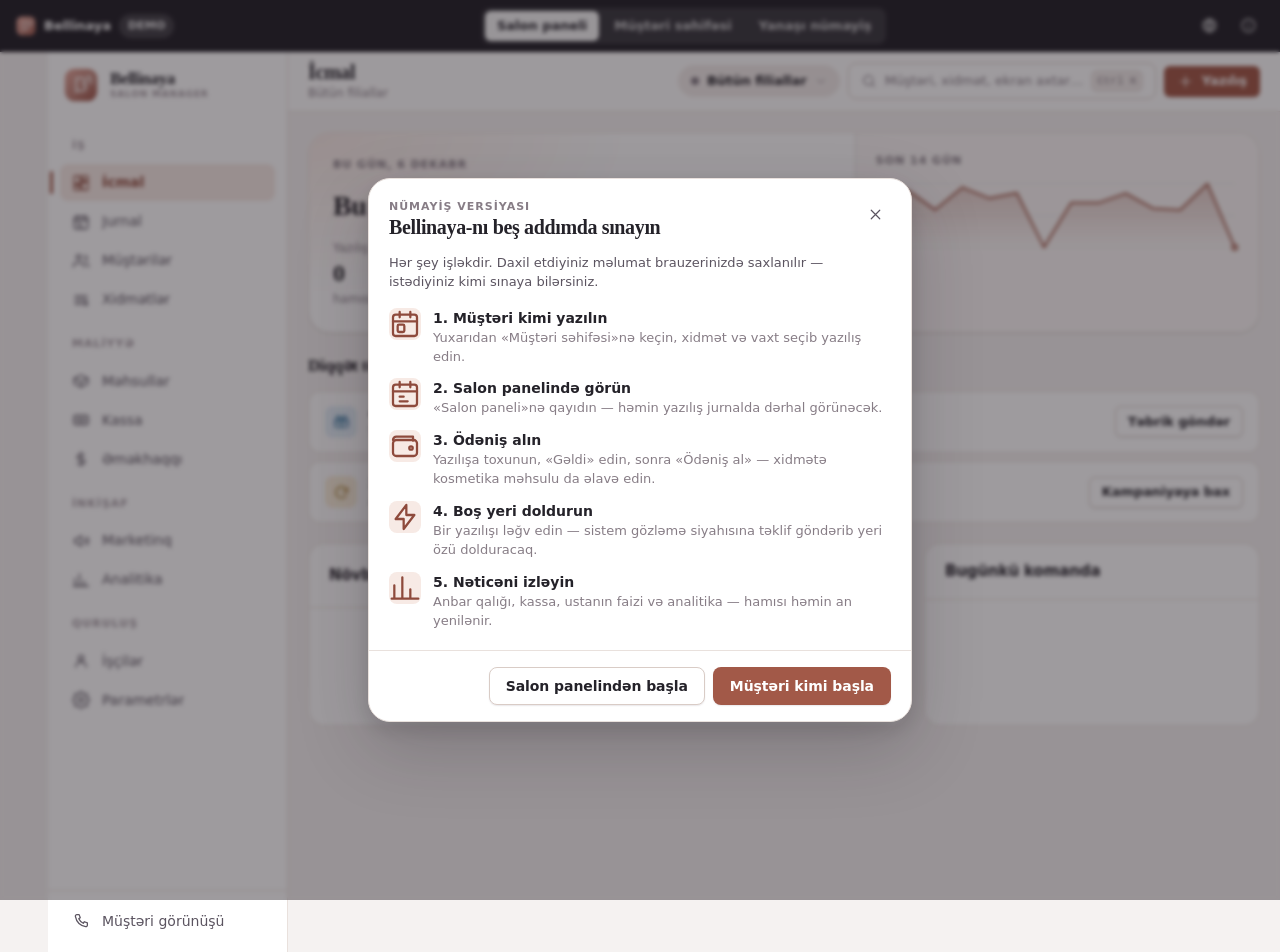
==== index.html @ c1e83a51 "Bellinaya interaktiv prototipi Gözəllik salonları üçün yazılış və idarəetmə sisteminin nümayiş versi" ====
<!doctype html>
<html lang="az">

<head>
  <meta charset="utf-8">
  <meta name="viewport" content="width=device-width, initial-scale=1, viewport-fit=cover">
  <title>Bellinaya — Gözəllik salonu idarəetmə sistemi</title>
  <meta name="description"
    content="Bellinaya — gözəllik salonları üçün onlayn yazılış və idarəetmə sistemi. Jurnal, müştəri bazası, kosmetika satışı, kassa, əməkhaqqı və analitika bir yerdə.">
  <meta name="theme-color" content="#A25948" media="(prefers-color-scheme: light)">
  <meta name="theme-color" content="#141218" media="(prefers-color-scheme: dark)">
  <meta name="color-scheme" content="light dark">

  <meta property="og:title" content="Bellinaya — Gözəllik salonu idarəetmə sistemi">
  <meta property="og:description"
    content="Onlayn yazılış, jurnal, müştəri bazası, kosmetika satışı, kassa və analitika — bir sistemdə.">
  <meta property="og:type" content="website">
  <meta property="og:image" content="assets/img/logo-1080.png">

  <link rel="icon" href="assets/img/favicon.svg" type="image/svg+xml">
  <link rel="apple-touch-icon" href="assets/img/logo-280.png">

  <link rel="preload" href="assets/fonts/commissioner-latin.woff2" as="font" type="font/woff2" crossorigin>
  <link rel="preload" href="assets/fonts/commissioner-latin-ext.woff2" as="font" type="font/woff2" crossorigin>

  <link rel="stylesheet" href="assets/css/fonts.css">
  <link rel="stylesheet" href="assets/css/tokens.css">
  <link rel="stylesheet" href="assets/css/app.css">
  <link rel="stylesheet" href="assets/css/screens.css">
  <link rel="stylesheet" href="assets/css/client.css">

  <style>
    /* first paint before the app mounts — avoids a white flash */
    #boot {
      position: fixed;
      inset: 0;
      display: grid;
      place-items: center;
      gap: .75rem;
      background: var(--bg, #F5F2F1);
      z-index: 200;
    }

    #boot p {
      font-family: var(--font-ui, system-ui);
      font-size: .8125rem;
      color: var(--ink-3, #877D86);
      letter-spacing: .09em;
      text-transform: uppercase;
      font-weight: 650;
    }

    #boot svg {
      width: 3rem;
      height: 3rem;
      animation: bootpulse 1.4s ease-in-out infinite;
    }

    @keyframes bootpulse {

      0%,
      100% {
        transform: scale(1);
        opacity: .85
      }

      50% {
        transform: scale(1.06);
        opacity: 1
      }
    }

    @media (prefers-reduced-motion:reduce) {
      #boot svg {
        animation: none
      }
    }
  </style>
</head>

<body>
  <div id="boot">
    <svg viewBox="0 0 40 40" fill="none" aria-hidden="true">
      <defs>
        <linearGradient id="bootgrad" x1="0" y1="0" x2="1" y2="1">
          <stop offset="0%" stop-color="#E4A89C" />
          <stop offset="52%" stop-color="#C08478" />
          <stop offset="100%" stop-color="#9C5448" />
        </linearGradient>
      </defs>
      <rect x="1" y="1" width="38" height="38" rx="11" fill="url(#bootgrad)" />
      <path d="M14.6 28.4V11.8h5.9c2.7 0 4.4 1.3 4.4 3.6 0 1.7-1 2.9-2.6 3.3 2 .3 3.3 1.7 3.3 3.8 0 2.6-2 4.3-5.1 4.3h-5.9Z"
        fill="none" stroke="#fff" stroke-width="1.9" stroke-linejoin="round" />
      <path d="M27.2 9.6c2.6 2.3 3.4 5.4 2 8.2" stroke="#fff" stroke-width="1.7" stroke-linecap="round" opacity=".92" />
    </svg>
    <p>Bellinaya</p>
  </div>

  <noscript>
    <div style="padding:3rem 1.5rem;font-family:system-ui;text-align:center">
      <h1>Bellinaya</h1>
      <p>Bu nümayiş versiyasının işləməsi üçün brauzerdə JavaScript aktiv olmalıdır.</p>
    </div>
  </noscript>

  <script src="assets/js/core.js"></script>
  <script src="assets/js/data.js"></script>
  <script src="assets/js/store.js"></script>
  <script src="assets/js/admin.js"></script>
  <script src="assets/js/client.js"></script>
  <script src="assets/js/app.js"></script>
</body>

</html>
---- assets/css/fonts.css ----
/* Bellinaya — self-hosted variable fonts. Azerbaijani (ə Ə ğ ı İ ş ç ö ü) + ₼ + Cyrillic verified. */
@font-face{font-family:'Fraunces';font-style:normal;font-weight:100 900;font-display:swap;src:url(../fonts/fraunces-latin-ext.woff2) format('woff2');unicode-range:U+0100-02BA, U+02BD-02C5, U+02C7-02CC, U+02CE-02D7, U+02DD-02FF, U+0304, U+0308, U+0329, U+1D00-1DBF, U+1E00-1E9F, U+1EF2-1EFF, U+2020, U+20A0-20AB, U+20AD-20C0, U+2113, U+2C60-2C7F, U+A720-A7FF;}
@font-face{font-family:'Fraunces';font-style:normal;font-weight:100 900;font-display:swap;src:url(../fonts/fraunces-latin.woff2) format('woff2');unicode-range:U+0000-00FF, U+0131, U+0152-0153, U+02BB-02BC, U+02C6, U+02DA, U+02DC, U+0304, U+0308, U+0329, U+2000-206F, U+20AC, U+2122, U+2191, U+2193, U+2212, U+2215, U+FEFF, U+FFFD;}
@font-face{font-family:'Commissioner';font-style:normal;font-weight:100 900;font-display:swap;src:url(../fonts/commissioner-cyrillic.woff2) format('woff2');unicode-range:U+0301, U+0400-045F, U+0490-0491, U+04B0-04B1, U+2116;}
@font-face{font-family:'Commissioner';font-style:normal;font-weight:100 900;font-display:swap;src:url(../fonts/commissioner-latin-ext.woff2) format('woff2');unicode-range:U+0100-02BA, U+02BD-02C5, U+02C7-02CC, U+02CE-02D7, U+02DD-02FF, U+0304, U+0308, U+0329, U+1D00-1DBF, U+1E00-1E9F, U+1EF2-1EFF, U+2020, U+20A0-20AB, U+20AD-20C0, U+2113, U+2C60-2C7F, U+A720-A7FF;}
@font-face{font-family:'Commissioner';font-style:normal;font-weight:100 900;font-display:swap;src:url(../fonts/commissioner-latin.woff2) format('woff2');unicode-range:U+0000-00FF, U+0131, U+0152-0153, U+02BB-02BC, U+02C6, U+02DA, U+02DC, U+0304, U+0308, U+0329, U+2000-206F, U+20AC, U+2122, U+2191, U+2193, U+2212, U+2215, U+FEFF, U+FFFD;}
---- assets/css/tokens.css ----
/* ==========================================================================
   Bellinaya — design tokens
   Brand colours are SAMPLED from Logo.png, not guessed:
     rose-gold ramp  hue 10deg, L 45–75%,  core #C08478, shadow #9C5448
     ink             #242424 with a plum-tinted sibling #302430
   Categorical palette validated with the dataviz validator (light + dark):
     all checks pass; dark run sits in the 6–8 CVD band, so category colour is
     ALWAYS paired with a text label (secondary encoding) — never colour alone.
   ========================================================================== */

:root {
  color-scheme: light;

  /* ---- brand ramp (straight from the logo) ------------------------------ */
  --rose-50:#FCF5F3;  --rose-100:#F7E9E4;  --rose-200:#EFD5CC;
  --rose-300:#E4A89C;  --rose-400:#D89C90;  --rose-500:#C08478;
  --rose-600:#A86C60;  --rose-700:#9C5448;  --rose-800:#7A4136;

  /* ---- surfaces & ink --------------------------------------------------- */
  --bg:#F5F2F1;
  --surface:#FFFFFF;
  --surface-2:#FBF7F6;
  --surface-3:#F1EBE9;
  --surface-sunken:#EFE9E7;
  --line:#E9E1DD;
  --line-2:#D9CCC6;
  --ink:#242229;
  --ink-2:#5B5460;
  --ink-3:#877D86;
  --ink-4:#A79DA4;
  --on-accent:#FFFFFF;

  /* ---- accent (the only place boldness is spent) ------------------------- */
  --accent:#A25948;
  --accent-hover:#8E4A3C;
  --accent-active:#7A3E32;
  --accent-text:#8E4A3C;
  --accent-soft:#F7EAE5;
  --accent-soft-2:#EFDAD3;
  --accent-line:#E5CCC3;
  --accent-ring:rgba(162,89,72,.30);
  --grad-brand:linear-gradient(135deg,#E4A89C 0%,#C08478 46%,#9C5448 100%);
  --grad-brand-soft:linear-gradient(135deg,#FCF5F3 0%,#F7E9E4 55%,#EFD5CC 100%);

  /* ---- semantic (kept away from the warm accent; always icon + word) ----- */
  --ok:#2E7D5B;      --ok-soft:#E3F2EA;    --ok-line:#BEE0CD;
  --warn:#9A6A12;    --warn-soft:#FAEFDB;  --warn-line:#EAD3A4;
  --danger:#A81F4B;  --danger-soft:#FBE5EC; --danger-line:#EFC1CF;
  --info:#2C6E9B;    --info-soft:#E3EFF8;  --info-line:#BBD7E9;

  /* ---- service categories (validated set, fixed order, never cycled) ----- */
  --cat-1:#3A6FD0;  /* Saç          */
  --cat-2:#BC3A45;  /* Boyama       */
  --cat-3:#0F8F7E;  /* Dırnaq       */
  --cat-4:#B0741A;  /* Kirpik & qaş */
  --cat-5:#C2417E;  /* Kosmetologiya*/
  --cat-6:#4F8C2B;  /* Makiyaj      */
  --cat-7:#6D4BA6;  /* Epilyasiya   */
  --cat-tint:14%;   /* how much hue is mixed into the surface for chips      */

  /* ---- type ------------------------------------------------------------- */
  --font-display:'Fraunces', 'Iowan Old Style', Georgia, 'Times New Roman', serif;
  --font-ui:'Commissioner', system-ui, -apple-system, 'Segoe UI', sans-serif;
  --font-mono:ui-monospace, 'Cascadia Mono', 'SF Mono', Menlo, monospace;

  --t-2xs:.6875rem; --t-xs:.75rem;   --t-sm:.8125rem;  --t-base:.875rem;
  --t-md:.9375rem;  --t-lg:1.0625rem; --t-xl:1.25rem;  --t-2xl:1.5rem;
  --t-3xl:1.875rem; --t-4xl:2.375rem; --t-5xl:3rem;    --t-6xl:3.75rem;

  --lh-tight:1.12; --lh-snug:1.28; --lh-normal:1.5; --lh-loose:1.65;
  --track-tight:-.018em; --track-normal:0; --track-wide:.02em; --track-caps:.09em;

  /* ---- space, radius, elevation ----------------------------------------- */
  --s0:0; --s1:.25rem; --s2:.5rem; --s3:.75rem; --s4:1rem; --s5:1.25rem;
  --s6:1.5rem; --s7:1.75rem; --s8:2rem; --s10:2.5rem; --s12:3rem; --s16:4rem;

  --r-xs:.375rem; --r-sm:.5rem; --r-md:.75rem; --r-lg:1rem;
  --r-xl:1.375rem; --r-2xl:1.75rem; --r-full:999px;

  --sh-1:0 1px 2px rgba(48,36,48,.06), 0 1px 1px rgba(48,36,48,.04);
  --sh-2:0 2px 6px rgba(48,36,48,.07), 0 1px 2px rgba(48,36,48,.05);
  --sh-3:0 8px 22px rgba(48,36,48,.10), 0 2px 6px rgba(48,36,48,.06);
  --sh-4:0 18px 44px rgba(48,36,48,.15), 0 6px 14px rgba(48,36,48,.08);
  --sh-pop:0 26px 70px rgba(36,28,36,.22), 0 8px 20px rgba(36,28,36,.12);
  --sh-inset:inset 0 1px 0 rgba(255,255,255,.65);

  /* ---- motion ----------------------------------------------------------- */
  --e-out:cubic-bezier(.22,.9,.3,1);
  --e-in-out:cubic-bezier(.6,0,.3,1);
  --e-spring:cubic-bezier(.34,1.32,.5,1);
  --d-1:120ms; --d-2:190ms; --d-3:280ms; --d-4:420ms; --d-5:640ms;

  /* ---- layout ----------------------------------------------------------- */
  --rail-w:15rem;
  --rail-w-collapsed:4.25rem;
  --topbar-h:3.75rem;
  --drawer-w:26.5rem;
  --page-max:88rem;
  --calendar-slot-h:2.75rem;   /* one 15-minute row */
  --calendar-col-min:11.5rem;
}

/* dark: OS preference, but an explicit light stamp must beat it ------------ */
@media (prefers-color-scheme: dark) {
  :root:not([data-theme="light"]) {
    color-scheme: dark;

    --bg:#141218;
    --surface:#1F1B22;
    --surface-2:#26212A;
    --surface-3:#2E2833;
    --surface-sunken:#191519;
    --line:#332C37;
    --line-2:#463D4B;
    --ink:#F3EEF1;
    --ink-2:#BCB2BA;
    --ink-3:#8E848D;
    --ink-4:#6F656E;
    --on-accent:#FFFFFF;

    --accent:#B9685A;
    --accent-hover:#CD7A6A;
    --accent-active:#D98D7C;
    --accent-text:#E5A899;
    --accent-soft:#33222A;
    --accent-soft-2:#412B31;
    --accent-line:#4E353A;
    --accent-ring:rgba(229,168,153,.34);
    --grad-brand:linear-gradient(135deg,#E4A89C 0%,#C08478 46%,#A05B4C 100%);
    --grad-brand-soft:linear-gradient(135deg,#2C2028 0%,#3A272E 55%,#472E33 100%);

    --ok:#5FBE92;      --ok-soft:#172E25;    --ok-line:#25493A;
    --warn:#DDA53F;    --warn-soft:#2F2514;  --warn-line:#4C3C1D;
    --danger:#F0708F;  --danger-soft:#33161F; --danger-line:#54232F;
    --info:#6BAEDC;    --info-soft:#152735;  --info-line:#234057;

    --cat-1:#5F91E4; --cat-2:#D9646F; --cat-3:#1D9A87; --cat-4:#B87E1C;
    --cat-5:#CE5389; --cat-6:#5F9C32; --cat-7:#9A82D4;
    --cat-tint:20%;

    --sh-1:0 1px 2px rgba(0,0,0,.44);
    --sh-2:0 2px 8px rgba(0,0,0,.46);
    --sh-3:0 10px 26px rgba(0,0,0,.52);
    --sh-4:0 20px 48px rgba(0,0,0,.58);
    --sh-pop:0 28px 76px rgba(0,0,0,.66);
    --sh-inset:inset 0 1px 0 rgba(255,255,255,.05);
  }
}

/* dark: explicit toggle wins in both directions --------------------------- */
:root[data-theme="dark"] {
  color-scheme: dark;

  --bg:#141218;
  --surface:#1F1B22;
  --surface-2:#26212A;
  --surface-3:#2E2833;
  --surface-sunken:#191519;
  --line:#332C37;
  --line-2:#463D4B;
  --ink:#F3EEF1;
  --ink-2:#BCB2BA;
  --ink-3:#8E848D;
  --ink-4:#6F656E;
  --on-accent:#FFFFFF;

  --accent:#B9685A;
  --accent-hover:#CD7A6A;
  --accent-active:#D98D7C;
  --accent-text:#E5A899;
  --accent-soft:#33222A;
  --accent-soft-2:#412B31;
  --accent-line:#4E353A;
  --accent-ring:rgba(229,168,153,.34);
  --grad-brand:linear-gradient(135deg,#E4A89C 0%,#C08478 46%,#A05B4C 100%);
  --grad-brand-soft:linear-gradient(135deg,#2C2028 0%,#3A272E 55%,#472E33 100%);

  --ok:#5FBE92;      --ok-soft:#172E25;    --ok-line:#25493A;
  --warn:#DDA53F;    --warn-soft:#2F2514;  --warn-line:#4C3C1D;
  --danger:#F0708F;  --danger-soft:#33161F; --danger-line:#54232F;
  --info:#6BAEDC;    --info-soft:#152735;  --info-line:#234057;

  --cat-1:#5F91E4; --cat-2:#D9646F; --cat-3:#1D9A87; --cat-4:#B87E1C;
  --cat-5:#CE5389; --cat-6:#5F9C32; --cat-7:#9A82D4;
  --cat-tint:20%;

  --sh-1:0 1px 2px rgba(0,0,0,.44);
  --sh-2:0 2px 8px rgba(0,0,0,.46);
  --sh-3:0 10px 26px rgba(0,0,0,.52);
  --sh-4:0 20px 48px rgba(0,0,0,.58);
  --sh-pop:0 28px 76px rgba(0,0,0,.66);
  --sh-inset:inset 0 1px 0 rgba(255,255,255,.05);
}
---- assets/css/app.css ----
/* ==========================================================================
   Bellinaya — base, primitives, shell
   ========================================================================== */

/* ---------- reset ---------- */
*,*::before,*::after{box-sizing:border-box}
html{-webkit-text-size-adjust:100%;text-size-adjust:100%}
body,h1,h2,h3,h4,h5,h6,p,figure,blockquote,dl,dd,ul,ol{margin:0}
ul[class],ol[class]{list-style:none;padding:0}
img,svg,video,canvas{display:block;max-width:100%}
input,button,textarea,select{font:inherit;color:inherit}
button{background:none;border:0;padding:0;cursor:pointer}
a{color:inherit;text-decoration:none}
table{border-collapse:collapse;width:100%}
:where(h1,h2,h3,h4){text-wrap:balance}
:where(p,li){text-wrap:pretty}

html,body{height:100%}
body{
  margin:0;
  font-family:var(--font-ui);
  font-size:var(--t-base);
  line-height:var(--lh-normal);
  font-weight:400;
  color:var(--ink);
  background:var(--bg);
  -webkit-font-smoothing:antialiased;
  overflow-x:hidden;
}

/* ---------- typography ---------- */
.display{font-family:var(--font-display);font-optical-sizing:auto;letter-spacing:var(--track-tight);line-height:var(--lh-tight);font-weight:600}
h1,h2,h3{font-family:var(--font-display);font-optical-sizing:auto;letter-spacing:var(--track-tight);line-height:var(--lh-snug);font-weight:600}
h1{font-size:var(--t-3xl)} h2{font-size:var(--t-2xl)} h3{font-size:var(--t-xl)}
h4,h5{font-family:var(--font-ui);font-weight:600;font-size:var(--t-md);line-height:var(--lh-snug)}
/* Cyrillic has no Fraunces cut — switch display text to the UI face wholesale
   so Russian never renders half-serif. A deliberate swap, not a glyph fallback. */
:root[lang="ru"] .display,:root[lang="ru"] h1,:root[lang="ru"] h2,:root[lang="ru"] h3{
  font-family:var(--font-ui);font-weight:650;letter-spacing:-.01em;
}
.eyebrow{font-size:var(--t-2xs);font-weight:650;letter-spacing:var(--track-caps);text-transform:uppercase;color:var(--ink-3)}
.muted{color:var(--ink-2)} .dim{color:var(--ink-3)}
.num{font-variant-numeric:tabular-nums;font-feature-settings:"tnum" 1}
.sr{position:absolute;width:1px;height:1px;padding:0;margin:-1px;overflow:hidden;clip:rect(0 0 0 0);white-space:nowrap;border:0}
.truncate{overflow:hidden;text-overflow:ellipsis;white-space:nowrap;min-width:0}

/* ---------- focus ---------- */
:focus{outline:none}
:focus-visible{outline:2px solid var(--accent);outline-offset:2px;border-radius:var(--r-xs)}

/* ---------- scroll containers ---------- */
.scroll-x{overflow-x:auto;overscroll-behavior-x:contain;-webkit-overflow-scrolling:touch}
.scroll-y{overflow-y:auto;overscroll-behavior-y:contain}
.scroll-x::-webkit-scrollbar,.scroll-y::-webkit-scrollbar{width:10px;height:10px}
.scroll-x::-webkit-scrollbar-thumb,.scroll-y::-webkit-scrollbar-thumb{
  background:var(--line-2);border-radius:99px;border:3px solid transparent;background-clip:content-box}
.scroll-x::-webkit-scrollbar-thumb:hover,.scroll-y::-webkit-scrollbar-thumb:hover{background:var(--ink-4);background-clip:content-box}

/* ==========================================================================
   Buttons
   ========================================================================== */
.btn{
  display:inline-flex;align-items:center;justify-content:center;gap:var(--s2);
  min-height:2.375rem;padding:0 var(--s4);
  border-radius:var(--r-sm);border:1px solid transparent;
  font-size:var(--t-base);font-weight:550;letter-spacing:-.005em;
  white-space:nowrap;user-select:none;
  transition:background var(--d-1) var(--e-out),border-color var(--d-1) var(--e-out),
             color var(--d-1) var(--e-out),transform var(--d-1) var(--e-out),box-shadow var(--d-1) var(--e-out);
}
.btn:active{transform:translateY(.5px)}
.btn[disabled],.btn[aria-disabled="true"]{opacity:.45;pointer-events:none}
.btn svg{width:1.0625rem;height:1.0625rem;flex:none}

.btn--primary{background:var(--accent);color:var(--on-accent);box-shadow:var(--sh-1)}
.btn--primary:hover{background:var(--accent-hover);box-shadow:var(--sh-2)}
.btn--primary:active{background:var(--accent-active)}

.btn--secondary{background:var(--surface);color:var(--ink);border-color:var(--line-2);box-shadow:var(--sh-1)}
.btn--secondary:hover{background:var(--surface-2);border-color:var(--ink-4)}

.btn--ghost{background:transparent;color:var(--ink-2)}
.btn--ghost:hover{background:var(--surface-3);color:var(--ink)}

.btn--soft{background:var(--accent-soft);color:var(--accent-text);border-color:var(--accent-line)}
.btn--soft:hover{background:var(--accent-soft-2)}

.btn--danger{background:var(--danger-soft);color:var(--danger);border-color:var(--danger-line)}
.btn--danger:hover{background:var(--danger);color:#fff;border-color:var(--danger)}

.btn--sm{min-height:1.9375rem;padding:0 var(--s3);font-size:var(--t-sm);border-radius:var(--r-xs)}
.btn--lg{min-height:3rem;padding:0 var(--s6);font-size:var(--t-md);border-radius:var(--r-md)}
.btn--block{display:flex;width:100%}
.btn--icon{padding:0;width:2.375rem;min-height:2.375rem}
.btn--icon.btn--sm{width:1.9375rem;min-height:1.9375rem}

/* ==========================================================================
   Form controls
   ========================================================================== */
.field{display:flex;flex-direction:column;gap:var(--s2);min-width:0}
.field__label{font-size:var(--t-sm);font-weight:550;color:var(--ink-2)}
.field__hint{font-size:var(--t-xs);color:var(--ink-3)}
.field__err{font-size:var(--t-xs);color:var(--danger);display:flex;align-items:center;gap:var(--s1)}

.input,.select,.textarea{
  width:100%;min-height:2.5rem;padding:.4375rem var(--s3);
  background:var(--surface);color:var(--ink);
  border:1px solid var(--line-2);border-radius:var(--r-sm);
  font-size:var(--t-base);
  transition:border-color var(--d-1) var(--e-out),box-shadow var(--d-1) var(--e-out),background var(--d-1) var(--e-out);
}
.textarea{min-height:5rem;resize:vertical;line-height:var(--lh-normal)}
.input::placeholder,.textarea::placeholder{color:var(--ink-4)}
.input:hover,.select:hover,.textarea:hover{border-color:var(--ink-4)}
.input:focus,.select:focus,.textarea:focus{border-color:var(--accent);box-shadow:0 0 0 3px var(--accent-ring)}
.input[aria-invalid="true"]{border-color:var(--danger);box-shadow:0 0 0 3px color-mix(in oklab,var(--danger) 22%,transparent)}
.select{
  appearance:none;padding-right:var(--s8);cursor:pointer;
  background-image:linear-gradient(45deg,transparent 50%,currentColor 50%),linear-gradient(135deg,currentColor 50%,transparent 50%);
  background-position:calc(100% - 18px) 52%,calc(100% - 13px) 52%;
  background-size:5px 5px,5px 5px;background-repeat:no-repeat;
}
.input-group{display:flex;align-items:center;gap:var(--s2);
  background:var(--surface);border:1px solid var(--line-2);border-radius:var(--r-sm);padding-inline:var(--s3)}
.input-group:focus-within{border-color:var(--accent);box-shadow:0 0 0 3px var(--accent-ring)}
.input-group .input{border:0;box-shadow:none;padding-inline:0;background:transparent}
.input-group svg{width:1.0625rem;height:1.0625rem;color:var(--ink-3);flex:none}

.switch{position:relative;display:inline-flex;align-items:center;gap:var(--s3);cursor:pointer;user-select:none}
.switch input{position:absolute;opacity:0;width:0;height:0}
.switch__track{width:2.5rem;height:1.375rem;border-radius:99px;background:var(--line-2);
  transition:background var(--d-2) var(--e-out);flex:none;position:relative}
.switch__track::after{content:"";position:absolute;inset:2px auto 2px 2px;width:1.125rem;height:1.125rem;
  border-radius:99px;background:#fff;box-shadow:var(--sh-1);transition:transform var(--d-2) var(--e-spring)}
.switch input:checked+.switch__track{background:var(--accent)}
.switch input:checked+.switch__track::after{transform:translateX(1.125rem)}
.switch input:focus-visible+.switch__track{box-shadow:0 0 0 3px var(--accent-ring)}

.check{display:inline-flex;align-items:flex-start;gap:var(--s3);cursor:pointer;user-select:none}
.check input{position:absolute;opacity:0;width:0;height:0}
.check__box{width:1.125rem;height:1.125rem;margin-top:.15rem;border-radius:var(--r-xs);flex:none;
  border:1.5px solid var(--line-2);background:var(--surface);display:grid;place-items:center;
  transition:background var(--d-1) var(--e-out),border-color var(--d-1) var(--e-out)}
.check__box::after{content:"";width:.5rem;height:.3rem;border-left:2px solid #fff;border-bottom:2px solid #fff;
  transform:rotate(-45deg) scale(.4);opacity:0;transition:all var(--d-1) var(--e-spring)}
.check input:checked+.check__box{background:var(--accent);border-color:var(--accent)}
.check input:checked+.check__box::after{opacity:1;transform:rotate(-45deg) scale(1)}
.check input:focus-visible+.check__box{box-shadow:0 0 0 3px var(--accent-ring)}

/* segmented control */
.seg{display:inline-flex;padding:.1875rem;gap:.1875rem;background:var(--surface-3);border-radius:var(--r-sm);position:relative}
.seg__btn{padding:.3125rem var(--s3);border-radius:calc(var(--r-sm) - 2px);font-size:var(--t-sm);font-weight:550;
  color:var(--ink-2);white-space:nowrap;transition:color var(--d-1) var(--e-out),background var(--d-1) var(--e-out)}
.seg__btn:hover{color:var(--ink)}
.seg__btn[aria-selected="true"]{background:var(--surface);color:var(--ink);box-shadow:var(--sh-1)}

/* ==========================================================================
   Surfaces, chips, badges
   ========================================================================== */
.card{background:var(--surface);border:1px solid var(--line);border-radius:var(--r-lg);box-shadow:var(--sh-1)}
.card--flat{box-shadow:none}
.card--pad{padding:var(--s5)}
.panel{background:var(--surface);border:1px solid var(--line);border-radius:var(--r-lg);overflow:hidden}
.panel__head{display:flex;align-items:center;justify-content:space-between;gap:var(--s3);
  padding:var(--s4) var(--s5);border-bottom:1px solid var(--line)}
.panel__title{font-size:var(--t-md);font-weight:600;font-family:var(--font-ui);letter-spacing:-.008em}
.panel__body{padding:var(--s5)}
.panel__body--flush{padding:0}

.badge{display:inline-flex;align-items:center;gap:.3125rem;padding:.1875rem .5rem;border-radius:var(--r-full);
  font-size:var(--t-2xs);font-weight:600;letter-spacing:.01em;border:1px solid transparent;white-space:nowrap}
.badge svg{width:.75rem;height:.75rem}
.badge--ok{background:var(--ok-soft);color:var(--ok);border-color:var(--ok-line)}
.badge--warn{background:var(--warn-soft);color:var(--warn);border-color:var(--warn-line)}
.badge--danger{background:var(--danger-soft);color:var(--danger);border-color:var(--danger-line)}
.badge--info{background:var(--info-soft);color:var(--info);border-color:var(--info-line)}
.badge--accent{background:var(--accent-soft);color:var(--accent-text);border-color:var(--accent-line)}
.badge--neutral{background:var(--surface-3);color:var(--ink-2);border-color:var(--line)}

.chip{display:inline-flex;align-items:center;gap:var(--s2);padding:.375rem .6875rem;border-radius:var(--r-full);
  background:var(--surface);border:1px solid var(--line-2);font-size:var(--t-sm);font-weight:500;
  cursor:pointer;transition:all var(--d-1) var(--e-out)}
.chip:hover{border-color:var(--ink-4);background:var(--surface-2)}
.chip[aria-pressed="true"]{background:var(--accent-soft);border-color:var(--accent);color:var(--accent-text);font-weight:600}
.chip__dot{width:.5rem;height:.5rem;border-radius:99px;flex:none}

.avatar{border-radius:99px;display:grid;place-items:center;flex:none;overflow:hidden;
  background:var(--grad-brand);color:#fff;font-weight:650;letter-spacing:-.01em;
  width:2.25rem;height:2.25rem;font-size:var(--t-sm)}
.avatar--sm{width:1.75rem;height:1.75rem;font-size:var(--t-2xs)}
.avatar--xs{width:1.375rem;height:1.375rem;font-size:.625rem}
.avatar--lg{width:3.25rem;height:3.25rem;font-size:var(--t-lg)}
.avatar--xl{width:4.5rem;height:4.5rem;font-size:var(--t-xl)}
.avatar-stack{display:flex}
.avatar-stack .avatar{margin-left:-.5rem;box-shadow:0 0 0 2px var(--surface)}
.avatar-stack .avatar:first-child{margin-left:0}

.divider{height:1px;background:var(--line);border:0;margin:var(--s4) 0}
.dot-sep{color:var(--ink-4);padding-inline:.375rem}

/* stat tile */
.stat{display:flex;flex-direction:column;gap:var(--s1);min-width:0}
.stat__label{font-size:var(--t-xs);color:var(--ink-3);font-weight:500}
.stat__value{font-family:var(--font-display);font-optical-sizing:auto;font-weight:600;
  font-size:var(--t-2xl);line-height:1.05;letter-spacing:var(--track-tight);font-variant-numeric:tabular-nums}
.stat__delta{display:inline-flex;align-items:center;gap:.1875rem;font-size:var(--t-xs);font-weight:600}
.stat__delta--up{color:var(--ok)} .stat__delta--down{color:var(--danger)}

/* ==========================================================================
   Table
   ========================================================================== */
.tbl{width:100%;font-size:var(--t-base)}
.tbl th{
  text-align:left;font-size:var(--t-xs);font-weight:600;color:var(--ink-3);letter-spacing:var(--track-wide);
  text-transform:uppercase;padding:var(--s3) var(--s4);border-bottom:1px solid var(--line);
  position:sticky;top:0;background:var(--surface);z-index:1;white-space:nowrap}
.tbl td{padding:var(--s3) var(--s4);border-bottom:1px solid var(--line);vertical-align:middle}
.tbl tbody tr{transition:background var(--d-1) var(--e-out)}
.tbl tbody tr:hover{background:var(--surface-2)}
.tbl tbody tr[data-clickable]{cursor:pointer}
.tbl tbody tr:last-child td{border-bottom:0}
.tbl .num,.tbl .ta-r{text-align:right}

/* empty / skeleton */
.empty{display:grid;place-items:center;gap:var(--s3);padding:var(--s12) var(--s5);text-align:center;color:var(--ink-3)}
.empty__icon{width:2.75rem;height:2.75rem;color:var(--ink-4)}
.empty__title{font-size:var(--t-md);font-weight:600;color:var(--ink-2)}
.skel{background:linear-gradient(90deg,var(--surface-3) 25%,var(--surface-2) 50%,var(--surface-3) 75%);
  background-size:200% 100%;animation:skel 1.3s infinite;border-radius:var(--r-xs)}
@keyframes skel{to{background-position:-200% 0}}

/* ==========================================================================
   Overlays: drawer, sheet, modal, toast, command palette, tooltip
   ========================================================================== */
.scrim{position:fixed;inset:0;background:rgba(26,18,26,.42);backdrop-filter:blur(2px);z-index:80;
  opacity:0;transition:opacity var(--d-2) var(--e-out)}
.scrim[data-open]{opacity:1}

.drawer{
  position:fixed;top:0;right:0;bottom:0;width:min(var(--drawer-w),100vw);z-index:90;
  background:var(--surface);border-left:1px solid var(--line);box-shadow:var(--sh-4);
  display:flex;flex-direction:column;transform:translateX(100%);
  transition:transform var(--d-3) var(--e-out);
}
.drawer[data-open]{transform:translateX(0)}
.drawer__head{display:flex;align-items:flex-start;gap:var(--s3);padding:var(--s5);border-bottom:1px solid var(--line)}
.drawer__title{font-size:var(--t-lg);font-weight:600;font-family:var(--font-display);letter-spacing:var(--track-tight)}
.drawer__body{flex:1;overflow-y:auto;padding:var(--s5);display:flex;flex-direction:column;gap:var(--s5)}
.drawer__foot{padding:var(--s4) var(--s5);border-top:1px solid var(--line);background:var(--surface-2);
  display:flex;gap:var(--s2);flex-wrap:wrap}
.drawer__foot .btn{flex:1;min-width:8rem}

.modal{position:fixed;z-index:90;inset:0;display:grid;place-items:center;padding:var(--s4);pointer-events:none}
.modal__box{width:min(34rem,100%);max-height:88vh;overflow:auto;background:var(--surface);
  border:1px solid var(--line);border-radius:var(--r-xl);box-shadow:var(--sh-pop);pointer-events:auto;
  transform:translateY(10px) scale(.98);opacity:0;transition:all var(--d-2) var(--e-out)}
.modal[data-open] .modal__box{transform:none;opacity:1}
.modal__head{padding:var(--s5) var(--s5) var(--s3);display:flex;justify-content:space-between;gap:var(--s3);align-items:flex-start}
.modal__body{padding:0 var(--s5) var(--s5);display:flex;flex-direction:column;gap:var(--s4)}
.modal__foot{padding:var(--s4) var(--s5);border-top:1px solid var(--line);display:flex;gap:var(--s2);justify-content:flex-end;flex-wrap:wrap}

.toasts{position:fixed;z-index:120;right:var(--s5);bottom:var(--s5);display:flex;flex-direction:column;gap:var(--s2);
  pointer-events:none;max-width:min(24rem,calc(100vw - 2rem))}
.toast{pointer-events:auto;display:flex;gap:var(--s3);align-items:flex-start;
  padding:var(--s3) var(--s4);border-radius:var(--r-md);background:var(--surface);
  border:1px solid var(--line);box-shadow:var(--sh-3);
  animation:toast-in var(--d-3) var(--e-spring)}
.toast[data-leaving]{animation:toast-out var(--d-2) var(--e-in-out) forwards}
.toast__icon{width:1.25rem;height:1.25rem;flex:none;margin-top:.0625rem}
.toast__title{font-size:var(--t-base);font-weight:600;line-height:1.35}
.toast__text{font-size:var(--t-sm);color:var(--ink-2);line-height:1.4}
.toast--ok .toast__icon{color:var(--ok)} .toast--warn .toast__icon{color:var(--warn)}
.toast--danger .toast__icon{color:var(--danger)} .toast--info .toast__icon{color:var(--accent-text)}
@keyframes toast-in{from{opacity:0;transform:translateY(14px) scale(.96)}to{opacity:1;transform:none}}
@keyframes toast-out{to{opacity:0;transform:translateX(24px)}}

.cmdk{position:fixed;inset:0;z-index:110;display:grid;place-items:start center;padding:12vh var(--s4) var(--s4);pointer-events:none}
.cmdk__box{width:min(38rem,100%);background:var(--surface);border:1px solid var(--line-2);
  border-radius:var(--r-xl);box-shadow:var(--sh-pop);overflow:hidden;pointer-events:auto;
  transform:translateY(-8px) scale(.985);opacity:0;transition:all var(--d-2) var(--e-out)}
.cmdk[data-open] .cmdk__box{transform:none;opacity:1}
.cmdk__input{display:flex;align-items:center;gap:var(--s3);padding:var(--s4) var(--s5);border-bottom:1px solid var(--line)}
.cmdk__input input{border:0;background:none;flex:1;font-size:var(--t-lg);outline:none}
.cmdk__input svg{width:1.125rem;height:1.125rem;color:var(--ink-3)}
.cmdk__list{max-height:min(24rem,50vh);overflow-y:auto;padding:var(--s2)}
.cmdk__group{font-size:var(--t-2xs);text-transform:uppercase;letter-spacing:var(--track-caps);
  color:var(--ink-4);font-weight:650;padding:var(--s3) var(--s3) var(--s1)}
.cmdk__item{display:flex;align-items:center;gap:var(--s3);width:100%;text-align:left;
  padding:.5rem var(--s3);border-radius:var(--r-sm);font-size:var(--t-base);color:var(--ink-2)}
.cmdk__item[aria-selected="true"]{background:var(--accent-soft);color:var(--accent-text)}
.cmdk__item svg{width:1rem;height:1rem;flex:none;opacity:.8}
.cmdk__item small{margin-left:auto;color:var(--ink-4);font-size:var(--t-xs)}
.kbd{font-family:var(--font-mono);font-size:var(--t-2xs);padding:.125rem .3125rem;border-radius:var(--r-xs);
  background:var(--surface-3);border:1px solid var(--line);color:var(--ink-3)}

.hidden{display:none !important}

/* ==========================================================================
   App shell
   ========================================================================== */
.app{display:grid;grid-template-columns:var(--rail-w) 1fr;min-height:100dvh;background:var(--bg)}
.app[data-rail="collapsed"]{grid-template-columns:var(--rail-w-collapsed) 1fr}

.rail{
  grid-row:1;position:sticky;top:0;height:100dvh;display:flex;flex-direction:column;
  background:var(--surface);border-right:1px solid var(--line);z-index:40;
}
.rail__brand{display:flex;align-items:center;gap:var(--s3);padding:var(--s4) var(--s4) var(--s3);min-height:var(--topbar-h)}
.rail__mark{width:2.125rem;height:2.125rem;flex:none}
.rail__word{font-family:var(--font-display);font-optical-sizing:auto;font-size:var(--t-lg);font-weight:600;
  letter-spacing:-.02em;line-height:1;overflow:hidden;white-space:nowrap}
.rail__word small{display:block;font-family:var(--font-ui);font-size:.5625rem;font-weight:600;
  letter-spacing:var(--track-caps);text-transform:uppercase;color:var(--ink-4);margin-top:.1875rem}
.rail__nav{flex:1;overflow-y:auto;padding:var(--s2) var(--s3) var(--s4);display:flex;flex-direction:column;gap:.125rem}
.rail__section{font-size:var(--t-2xs);text-transform:uppercase;letter-spacing:var(--track-caps);
  color:var(--ink-4);font-weight:650;padding:var(--s4) var(--s3) var(--s2)}
.navlink{display:flex;align-items:center;gap:var(--s3);padding:.5rem var(--s3);border-radius:var(--r-sm);
  color:var(--ink-2);font-size:var(--t-base);font-weight:500;position:relative;
  transition:background var(--d-1) var(--e-out),color var(--d-1) var(--e-out)}
.navlink:hover{background:var(--surface-3);color:var(--ink)}
.navlink svg{width:1.125rem;height:1.125rem;flex:none}
.navlink__label{overflow:hidden;white-space:nowrap}
.navlink__count{margin-left:auto;font-size:var(--t-2xs);font-weight:650;min-width:1.25rem;text-align:center;
  padding:.0625rem .3125rem;border-radius:99px;background:var(--accent-soft);color:var(--accent-text)}
.navlink[aria-current="page"]{background:var(--accent-soft);color:var(--accent-text);font-weight:600}
.navlink[aria-current="page"]::before{content:"";position:absolute;left:calc(var(--s3) * -1 + 2px);top:20%;bottom:20%;
  width:3px;border-radius:99px;background:var(--accent)}
.rail__foot{padding:var(--s3);border-top:1px solid var(--line);display:flex;flex-direction:column;gap:var(--s2)}

.app[data-rail="collapsed"] .rail__word,
.app[data-rail="collapsed"] .navlink__label,
.app[data-rail="collapsed"] .rail__section,
.app[data-rail="collapsed"] .navlink__count{display:none}
.app[data-rail="collapsed"] .navlink{justify-content:center;padding-inline:0}
.app[data-rail="collapsed"] .rail__brand{justify-content:center;padding-inline:0}

.main{grid-row:1;min-width:0;display:flex;flex-direction:column}

.topbar{
  position:sticky;top:0;z-index:35;min-height:var(--topbar-h);
  display:flex;align-items:center;gap:var(--s3);padding:var(--s2) var(--s5);
  background:color-mix(in oklab,var(--surface) 86%,transparent);
  backdrop-filter:saturate(1.4) blur(12px);border-bottom:1px solid var(--line);
}
.topbar__title{display:flex;flex-direction:column;min-width:0;margin-right:auto}
.topbar__title h1{font-size:var(--t-xl);line-height:1.15}
.topbar__title p{font-size:var(--t-xs);color:var(--ink-3)}
.topbar__tools{display:flex;align-items:center;gap:var(--s2);flex:none}
.searchbtn{display:flex;align-items:center;gap:var(--s2);min-height:2.25rem;padding:0 var(--s3);
  border:1px solid var(--line-2);border-radius:var(--r-sm);background:var(--surface);
  color:var(--ink-3);font-size:var(--t-sm);min-width:12rem;justify-content:flex-start;
  transition:border-color var(--d-1) var(--e-out)}
.searchbtn:hover{border-color:var(--ink-4)}
.searchbtn svg{width:1rem;height:1rem}
.searchbtn .kbd{margin-left:auto}

.page{flex:1;padding:var(--s5);width:100%;max-width:var(--page-max);margin-inline:auto;display:flex;flex-direction:column;gap:var(--s5)}
.page--flush{padding:0;max-width:none;gap:0}

/* branch switcher */
.branchsel{display:flex;align-items:center;gap:var(--s2);padding:.3125rem var(--s3);border-radius:var(--r-full);
  background:var(--surface-3);border:1px solid transparent;font-size:var(--t-sm);font-weight:550;
  transition:all var(--d-1) var(--e-out)}
.branchsel:hover{background:var(--surface);border-color:var(--line-2)}
.branchsel__dot{width:.5rem;height:.5rem;border-radius:99px;background:var(--accent);flex:none}

/* mode switcher (panel / client / side-by-side) */
.modebar{display:flex;align-items:center;justify-content:center;gap:var(--s2);
  padding:var(--s2) var(--s4);background:var(--ink);color:#fff;position:relative;z-index:60}
.modebar__brand{display:flex;align-items:center;gap:var(--s2);margin-right:auto;font-size:var(--t-sm);font-weight:600}
.modebar__brand svg{width:1.25rem;height:1.25rem}
.modebar .seg{background:rgba(255,255,255,.10)}
.modebar .seg__btn{color:rgba(255,255,255,.72)}
.modebar .seg__btn:hover{color:#fff}
.modebar .seg__btn[aria-selected="true"]{background:rgba(255,255,255,.95);color:var(--ink)}
.modebar__right{margin-left:auto;display:flex;align-items:center;gap:var(--s2)}
.modebar .btn--ghost{color:rgba(255,255,255,.78)}
.modebar .btn--ghost:hover{background:rgba(255,255,255,.12);color:#fff}

/* bottom tab bar (mobile) */
.tabbar{display:none;position:sticky;bottom:0;z-index:45;
  background:color-mix(in oklab,var(--surface) 92%,transparent);backdrop-filter:blur(12px);
  border-top:1px solid var(--line);padding:.375rem var(--s2) max(.375rem,env(safe-area-inset-bottom))}
.tabbar__inner{display:flex;justify-content:space-around;gap:.125rem}
.tabbar a{display:flex;flex-direction:column;align-items:center;gap:.1875rem;padding:.375rem .5rem;border-radius:var(--r-sm);
  font-size:.625rem;font-weight:600;color:var(--ink-3);min-width:3.25rem}
.tabbar a svg{width:1.25rem;height:1.25rem}
.tabbar a[aria-current="page"]{color:var(--accent-text)}

/* ==========================================================================
   Layout viewports: workspace / client / split
   ========================================================================== */
.viewport{display:flex;flex-direction:column;min-height:100dvh}
.stage{flex:1;min-height:0;display:flex}
.stage__admin{flex:1;min-width:0;display:flex;flex-direction:column}
.stage__client{display:none}

.viewport[data-mode="client"] .stage__admin{display:none}
.viewport[data-mode="client"] .stage__client{display:flex;flex:1;min-width:0}
.viewport[data-mode="split"] .stage{gap:0}
.viewport[data-mode="split"] .stage__client{display:flex;flex:none;
  width:26rem;border-right:1px solid var(--line);background:var(--surface-sunken)}

/* phone frame — only on wide screens; a real phone gets the raw page */
.phone{display:flex;flex-direction:column;flex:1;min-height:0;background:var(--surface)}
.phone__shell{display:flex;flex-direction:column;flex:1;min-height:0;overflow:hidden}
@media (min-width:1100px){
  .stage__client{display:flex;align-items:center;justify-content:center;padding:var(--s6)}
  .viewport[data-mode="client"] .stage__client{background:
      radial-gradient(120% 90% at 50% 0%,var(--accent-soft) 0%,transparent 60%),var(--bg)}
  .phone{flex:none;width:24rem;height:min(50rem,calc(100dvh - 9rem));border-radius:2.5rem;
    border:.5rem solid #17141A;box-shadow:var(--sh-pop),0 0 0 1px rgba(0,0,0,.5);overflow:hidden;position:relative}
  .phone::before{content:"";position:absolute;top:.5rem;left:50%;transform:translateX(-50%);
    width:5.5rem;height:1.1rem;background:#17141A;border-radius:99px;z-index:20}
  .viewport[data-mode="split"] .stage__client{width:28rem;padding:var(--s5)}
  .viewport[data-mode="split"] .phone{width:100%;max-width:22rem;height:min(46rem,calc(100dvh - 8rem))}
}

/* ==========================================================================
   Responsive
   ========================================================================== */
@media (max-width:1199px){
  .app{grid-template-columns:var(--rail-w-collapsed) 1fr}
  .app .rail__word,.app .navlink__label,.app .rail__section,.app .navlink__count{display:none}
  .app .navlink{justify-content:center;padding-inline:0}
  .app .rail__brand{justify-content:center;padding-inline:0}
  .searchbtn{min-width:2.25rem;padding-inline:var(--s2)}
  .searchbtn span,.searchbtn .kbd{display:none}
}
@media (max-width:1099px){
  .viewport[data-mode="split"] .stage{flex-direction:column}
  .viewport[data-mode="split"] .stage__client{width:auto;border-right:0;border-bottom:1px solid var(--line);max-height:60vh}
}
@media (max-width:767px){
  :root{--topbar-h:3.25rem}
  .app{grid-template-columns:1fr}
  .rail{display:none}
  .tabbar{display:block}
  .page{padding:var(--s4) var(--s4) var(--s6);gap:var(--s4)}
  .topbar{padding-inline:var(--s4);gap:var(--s2)}
  .topbar__title h1{font-size:var(--t-lg)}
  .drawer{top:auto;left:0;right:0;bottom:0;width:auto;max-height:92dvh;border-left:0;border-top:1px solid var(--line);
    border-radius:var(--r-2xl) var(--r-2xl) 0 0;transform:translateY(100%)}
  .drawer[data-open]{transform:translateY(0)}
  .drawer__body{padding:var(--s4)}
  .toasts{right:var(--s3);left:var(--s3);bottom:var(--s3);max-width:none}
  .modebar{padding-inline:var(--s3)}
  .modebar__brand span{display:none}
  .cmdk{padding-top:6vh}
}

@media (prefers-reduced-motion:reduce){
  *,*::before,*::after{animation-duration:.001ms !important;animation-iteration-count:1 !important;
    transition-duration:.001ms !important;scroll-behavior:auto !important}
}
---- assets/css/screens.css ----
/* ==========================================================================
   Bellinaya — salon panel screens
   ========================================================================== */

/* ---------- shared page furniture ---------- */
.sec{display:flex;flex-direction:column;gap:var(--s3)}
.sec__head{display:flex;align-items:flex-end;justify-content:space-between;gap:var(--s3);flex-wrap:wrap}
.sec__title{font-size:var(--t-lg);font-weight:600;font-family:var(--font-display);letter-spacing:var(--track-tight)}
.sec__sub{font-size:var(--t-sm);color:var(--ink-3)}
.toolbar{display:flex;align-items:center;gap:var(--s2);flex-wrap:wrap}
.toolbar__spacer{flex:1}
.grid{display:grid;gap:var(--s4)}
.grid--2{grid-template-columns:repeat(2,minmax(0,1fr))}
.grid--3{grid-template-columns:repeat(3,minmax(0,1fr))}
.grid--4{grid-template-columns:repeat(4,minmax(0,1fr))}
.grid--sidebar{grid-template-columns:minmax(0,1fr) 21rem}
@media (max-width:1100px){.grid--sidebar,.grid--4{grid-template-columns:repeat(2,minmax(0,1fr))}}
@media (max-width:820px){.grid--3{grid-template-columns:repeat(2,minmax(0,1fr))}}
@media (max-width:600px){.grid--2,.grid--3,.grid--4,.grid--sidebar{grid-template-columns:minmax(0,1fr)}}

/* ==========================================================================
   Overview — a day summary, then only what needs a decision
   ========================================================================== */
.daybrief{
  position:relative;overflow:hidden;border-radius:var(--r-xl);
  background:var(--surface);border:1px solid var(--line);box-shadow:var(--sh-1);
  display:grid;grid-template-columns:minmax(0,1.35fr) minmax(0,1fr);
}
.daybrief::before{content:"";position:absolute;inset:0 40% 0 0;background:
  radial-gradient(90% 130% at 0% 0%,var(--accent-soft) 0%,transparent 62%);pointer-events:none}
.daybrief__main{position:relative;padding:var(--s6);display:flex;flex-direction:column;gap:var(--s4)}
.daybrief__line{font-family:var(--font-display);font-optical-sizing:auto;font-weight:600;
  font-size:clamp(1.25rem,2.4vw,1.75rem);line-height:1.22;letter-spacing:var(--track-tight);max-width:34ch}
.daybrief__line b{color:var(--accent-text);font-weight:600}
.daybrief__stats{display:flex;gap:var(--s6);flex-wrap:wrap}
.daybrief__chart{position:relative;padding:var(--s5) var(--s5) var(--s4);border-left:1px solid var(--line);
  background:var(--surface-2);display:flex;flex-direction:column;gap:var(--s2)}
@media (max-width:900px){
  .daybrief{grid-template-columns:minmax(0,1fr)}
  .daybrief__chart{border-left:0;border-top:1px solid var(--line)}
  .daybrief__main{padding:var(--s5)}
}

.alerts{display:flex;flex-direction:column;gap:var(--s2)}
.alert{display:flex;align-items:center;gap:var(--s3);padding:var(--s3) var(--s4);border-radius:var(--r-md);
  background:var(--surface);border:1px solid var(--line);transition:border-color var(--d-1) var(--e-out)}
.alert:hover{border-color:var(--line-2)}
.alert__icon{width:2rem;height:2rem;border-radius:var(--r-sm);display:grid;place-items:center;flex:none}
.alert__icon svg{width:1.0625rem;height:1.0625rem}
.alert__body{flex:1;min-width:0}
.alert__title{font-size:var(--t-base);font-weight:550;line-height:1.3}
.alert__text{font-size:var(--t-xs);color:var(--ink-3)}
.alert--warn .alert__icon{background:var(--warn-soft);color:var(--warn)}
.alert--danger .alert__icon{background:var(--danger-soft);color:var(--danger)}
.alert--accent .alert__icon{background:var(--accent-soft);color:var(--accent-text)}
.alert--ok .alert__icon{background:var(--ok-soft);color:var(--ok)}
.alert--info .alert__icon{background:var(--info-soft);color:var(--info)}

.upnext{display:flex;flex-direction:column}
.upnext__row{display:flex;align-items:center;gap:var(--s3);padding:var(--s3) var(--s4);
  border-bottom:1px solid var(--line);cursor:pointer;transition:background var(--d-1) var(--e-out)}
.upnext__row:last-child{border-bottom:0}
.upnext__row:hover{background:var(--surface-2)}
.upnext__time{font-variant-numeric:tabular-nums;font-weight:650;font-size:var(--t-base);width:3.25rem;flex:none}
.upnext__rail{width:3px;border-radius:2px;align-self:stretch;flex:none;min-height:2.25rem}
.upnext__who{flex:1;min-width:0}
.upnext__name{font-size:var(--t-base);font-weight:550;line-height:1.25}
.upnext__svc{font-size:var(--t-xs);color:var(--ink-3)}

/* ==========================================================================
   Journal — the hero screen
   ========================================================================== */
.journal{display:flex;flex-direction:column;flex:1;min-height:0;background:var(--surface)}
.journal__bar{display:flex;align-items:center;gap:var(--s2);padding:var(--s3) var(--s5);
  border-bottom:1px solid var(--line);flex-wrap:wrap;background:var(--surface)}
.datenav{display:flex;align-items:center;gap:var(--s1)}
.datenav__label{font-family:var(--font-display);font-optical-sizing:auto;font-size:var(--t-lg);font-weight:600;
  letter-spacing:var(--track-tight);min-width:11rem;text-align:center}
.daystrip{display:flex;gap:.25rem;overflow-x:auto;padding:var(--s2) var(--s5);border-bottom:1px solid var(--line);
  background:var(--surface-2);scrollbar-width:none}
.daystrip::-webkit-scrollbar{display:none}
.daystrip__day{display:flex;flex-direction:column;align-items:center;gap:.125rem;min-width:3rem;padding:.375rem .25rem;
  border-radius:var(--r-sm);font-size:var(--t-2xs);color:var(--ink-3);font-weight:600;flex:none;
  transition:background var(--d-1) var(--e-out),color var(--d-1) var(--e-out)}
.daystrip__day b{font-size:var(--t-md);font-weight:650;color:var(--ink-2);font-variant-numeric:tabular-nums}
.daystrip__day:hover{background:var(--surface-3)}
.daystrip__day[aria-pressed="true"]{background:var(--accent);color:rgba(255,255,255,.8)}
.daystrip__day[aria-pressed="true"] b{color:#fff}
.daystrip__day[data-today] b{color:var(--accent-text)}
.daystrip__day[aria-pressed="true"][data-today] b{color:#fff}
.daystrip__load{width:100%;height:3px;border-radius:2px;background:var(--line);overflow:hidden;margin-top:.125rem}
.daystrip__load i{display:block;height:100%;background:var(--accent);border-radius:2px}
.daystrip__day[aria-pressed="true"] .daystrip__load{background:rgba(255,255,255,.28)}
.daystrip__day[aria-pressed="true"] .daystrip__load i{background:#fff}

.cal{flex:1;min-height:0;display:flex;flex-direction:column;position:relative;overflow:hidden}
.cal__scroll{flex:1;min-height:0;overflow:auto;position:relative}
.cal__inner{display:grid;grid-template-columns:var(--gutter,3.75rem) repeat(var(--cols,1),minmax(var(--calendar-col-min),1fr));
  min-width:max-content;position:relative}
.cal__corner{position:sticky;top:0;left:0;z-index:6;background:var(--surface);border-bottom:1px solid var(--line);
  border-right:1px solid var(--line);height:3.5rem}
.cal__head{position:sticky;top:0;z-index:5;background:var(--surface);border-bottom:1px solid var(--line);
  border-right:1px solid var(--line);height:3.5rem;display:flex;align-items:center;gap:var(--s2);padding:0 var(--s3);min-width:0}
.cal__head:last-child{border-right:0}
.cal__head-name{font-size:var(--t-sm);font-weight:600;line-height:1.15;min-width:0}
.cal__head-role{font-size:var(--t-2xs);color:var(--ink-3);line-height:1.2}
.cal__head-badge{margin-left:auto;font-size:var(--t-2xs);font-weight:650;color:var(--ink-3);
  background:var(--surface-3);border-radius:99px;padding:.0625rem .375rem;flex:none}
.cal__gutter{position:sticky;left:0;z-index:4;background:var(--surface);border-right:1px solid var(--line)}
.cal__hour{height:calc(var(--calendar-slot-h) * 4);position:relative}
.cal__hour span{position:absolute;top:-.55rem;right:var(--s2);font-size:var(--t-2xs);color:var(--ink-4);
  font-variant-numeric:tabular-nums;font-weight:600;background:var(--surface);padding-inline:.25rem}
.cal__col{position:relative;border-right:1px solid var(--line);min-width:var(--calendar-col-min)}
.cal__col:last-child{border-right:0}
.cal__col[data-branch]{background:linear-gradient(180deg,color-mix(in oklab,var(--branch-tint) 4%,transparent),transparent 12rem)}
.cal__cell{height:var(--calendar-slot-h);border-bottom:1px solid color-mix(in oklab,var(--line) 55%,transparent);
  cursor:pointer;transition:background var(--d-1) var(--e-out)}
.cal__cell[data-hour]{border-bottom-color:var(--line)}
.cal__cell:hover{background:var(--accent-soft)}
.cal__cell[data-off]{background:repeating-linear-gradient(135deg,var(--surface-sunken),var(--surface-sunken) 6px,transparent 6px,transparent 12px);cursor:not-allowed}
.cal__cell[data-off]:hover{background:repeating-linear-gradient(135deg,var(--surface-sunken),var(--surface-sunken) 6px,transparent 6px,transparent 12px)}

.cal__now{position:absolute;left:0;right:0;height:0;z-index:3;pointer-events:none}
.cal__now::before{content:"";position:absolute;left:0;right:0;top:-1px;height:2px;background:var(--danger);
  box-shadow:0 0 10px color-mix(in oklab,var(--danger) 55%,transparent)}
.cal__now::after{content:"";position:absolute;left:-4px;top:-4px;width:8px;height:8px;border-radius:99px;background:var(--danger)}

.appt{
  position:absolute;left:3px;right:3px;z-index:2;overflow:hidden;
  border-radius:var(--r-sm);padding:.3125rem .5rem .3125rem .625rem;
  background:var(--appt-bg);border:1px solid var(--appt-line);
  box-shadow:var(--sh-1);cursor:pointer;user-select:none;
  transition:box-shadow var(--d-1) var(--e-out),transform var(--d-1) var(--e-out),filter var(--d-1) var(--e-out);
}
.appt::before{content:"";position:absolute;left:0;top:0;bottom:0;width:3px;background:var(--appt-rail)}
.appt:hover{box-shadow:var(--sh-3);z-index:3;filter:saturate(1.05)}
.appt:active{cursor:grabbing}
.appt__time{font-size:var(--t-2xs);font-weight:650;color:var(--appt-ink);opacity:.85;font-variant-numeric:tabular-nums;
  display:flex;align-items:center;gap:.25rem}
.appt__name{font-size:var(--t-sm);font-weight:600;line-height:1.2;color:var(--ink);
  overflow:hidden;text-overflow:ellipsis;white-space:nowrap}
.appt__svc{font-size:var(--t-2xs);color:var(--ink-2);line-height:1.25;overflow:hidden;text-overflow:ellipsis;white-space:nowrap}
.appt[data-short] .appt__svc{display:none}
.appt[data-short]{padding-top:.125rem;padding-bottom:.125rem}
.appt[data-tiny] .appt__time{display:none}
.appt__src{width:.4375rem;height:.4375rem;border-radius:99px;flex:none;background:var(--appt-rail)}
.appt[data-status="pending"]{border-style:dashed;border-width:1.5px}
.appt[data-status="cancelled"]{opacity:.4;text-decoration:line-through}
.appt[data-status="noshow"]{opacity:.55;filter:grayscale(.6)}
.appt[data-status="paid"]::after{content:"";position:absolute;right:.375rem;top:.375rem;width:.5rem;height:.5rem;
  border-radius:99px;background:var(--ok)}
.appt[data-dragging]{opacity:.35}
.appt[data-new]{animation:appt-pop var(--d-5) var(--e-spring)}
@keyframes appt-pop{
  0%{transform:scale(.86) translateY(-6px);opacity:0;box-shadow:0 0 0 0 var(--accent-ring)}
  55%{box-shadow:0 0 0 12px transparent}
  100%{transform:none;opacity:1}
}
.appt-ghost{position:absolute;left:3px;right:3px;z-index:1;border-radius:var(--r-sm);
  background:var(--accent-soft);border:1.5px dashed var(--accent);pointer-events:none}

/* week + list views */
.calweek{display:grid;grid-template-columns:repeat(7,minmax(8.5rem,1fr));gap:1px;background:var(--line);
  border-top:1px solid var(--line);min-height:0;flex:1;overflow:auto}
.calweek__day{background:var(--surface);display:flex;flex-direction:column;min-height:14rem}
.calweek__head{position:sticky;top:0;background:var(--surface);border-bottom:1px solid var(--line);
  padding:var(--s2) var(--s3);display:flex;align-items:baseline;gap:var(--s2);z-index:2}
.calweek__dow{font-size:var(--t-2xs);text-transform:uppercase;letter-spacing:var(--track-caps);color:var(--ink-4);font-weight:650}
.calweek__num{font-size:var(--t-md);font-weight:650;font-variant-numeric:tabular-nums}
.calweek__day[data-today] .calweek__num{color:var(--accent-text)}
.calweek__sum{margin-left:auto;font-size:var(--t-2xs);color:var(--ink-3);font-variant-numeric:tabular-nums}
.calweek__list{padding:var(--s2);display:flex;flex-direction:column;gap:.1875rem;overflow-y:auto}
.wappt{display:flex;align-items:center;gap:var(--s2);padding:.25rem .375rem;border-radius:var(--r-xs);
  background:var(--appt-bg);border-left:3px solid var(--appt-rail);cursor:pointer;font-size:var(--t-2xs)}
.wappt:hover{filter:brightness(.98)}
.wappt b{font-variant-numeric:tabular-nums;font-weight:650;flex:none}
.wappt span{overflow:hidden;text-overflow:ellipsis;white-space:nowrap}

.callist{flex:1;overflow:auto}
.callist__group{position:sticky;top:0;background:var(--surface-2);border-bottom:1px solid var(--line);
  padding:var(--s2) var(--s5);font-size:var(--t-xs);font-weight:650;color:var(--ink-3);z-index:2;
  text-transform:uppercase;letter-spacing:var(--track-wide)}

/* ==========================================================================
   Inspector content (inside the drawer)
   ========================================================================== */
.insp__hero{display:flex;align-items:center;gap:var(--s3)}
.insp__rows{display:flex;flex-direction:column;gap:.0625rem;background:var(--line);border:1px solid var(--line);
  border-radius:var(--r-md);overflow:hidden}
.insp__row{display:flex;align-items:center;gap:var(--s3);padding:var(--s3) var(--s4);background:var(--surface)}
.insp__row dt{font-size:var(--t-sm);color:var(--ink-3);flex:none;min-width:6.5rem}
.insp__row dd{font-size:var(--t-base);font-weight:500;margin:0;text-align:right;flex:1;min-width:0}
.insp__actions{display:flex;gap:var(--s2);flex-wrap:wrap}
.insp__actions .btn{flex:1;min-width:7.5rem}
.statusflow{display:flex;gap:.25rem;background:var(--surface-3);padding:.25rem;border-radius:var(--r-sm)}
.statusflow button{flex:1;padding:.375rem .25rem;border-radius:var(--r-xs);font-size:var(--t-xs);font-weight:600;
  color:var(--ink-3);transition:all var(--d-1) var(--e-out)}
.statusflow button:hover{background:var(--surface);color:var(--ink)}
.statusflow button[aria-pressed="true"]{background:var(--surface);color:var(--ink);box-shadow:var(--sh-1)}

/* message preview — shows the exact text the client receives */
.msgprev{border:1px solid var(--line);border-radius:var(--r-md);overflow:hidden;background:var(--surface-2)}
.msgprev__head{display:flex;align-items:center;gap:var(--s2);padding:var(--s2) var(--s3);
  border-bottom:1px solid var(--line);font-size:var(--t-xs);font-weight:600;color:var(--ink-3);background:var(--surface)}
.msgprev__head svg{width:.9375rem;height:.9375rem;color:var(--ok)}
.msgprev__bubble{margin:var(--s3);padding:var(--s3);border-radius:.875rem .875rem .875rem .25rem;
  background:color-mix(in oklab,var(--ok) 12%,var(--surface));border:1px solid color-mix(in oklab,var(--ok) 22%,transparent);
  font-size:var(--t-sm);line-height:1.45}
.msgprev__meta{padding:0 var(--s3) var(--s3);font-size:var(--t-2xs);color:var(--ink-4)}

/* ==========================================================================
   Checkout sheet
   ========================================================================== */
.co{display:flex;flex-direction:column;gap:var(--s4)}
.co__lines{border:1px solid var(--line);border-radius:var(--r-md);overflow:hidden}
.co__line{display:flex;align-items:center;gap:var(--s3);padding:var(--s3) var(--s4);border-bottom:1px solid var(--line);background:var(--surface)}
.co__line:last-child{border-bottom:0}
.co__line-name{flex:1;min-width:0;font-size:var(--t-base)}
.co__line-name small{display:block;color:var(--ink-3);font-size:var(--t-xs)}
.co__line-amt{font-weight:600;font-variant-numeric:tabular-nums;white-space:nowrap}
.qty{display:flex;align-items:center;gap:.125rem;background:var(--surface-3);border-radius:var(--r-sm);padding:.125rem}
.qty button{width:1.5rem;height:1.5rem;border-radius:var(--r-xs);display:grid;place-items:center;color:var(--ink-2)}
.qty button:hover{background:var(--surface);color:var(--ink)}
.qty button svg{width:.875rem;height:.875rem}
.qty span{min-width:1.5rem;text-align:center;font-weight:650;font-variant-numeric:tabular-nums;font-size:var(--t-sm)}
.co__total{display:flex;align-items:baseline;justify-content:space-between;padding:var(--s3) var(--s4);
  background:var(--accent-soft);border:1px solid var(--accent-line);border-radius:var(--r-md)}
.co__total b{font-family:var(--font-display);font-optical-sizing:auto;font-size:var(--t-2xl);font-weight:600;
  letter-spacing:var(--track-tight);font-variant-numeric:tabular-nums;color:var(--accent-text)}
.co__methods{display:grid;grid-template-columns:repeat(4,1fr);gap:var(--s2)}
.co__method{display:flex;flex-direction:column;align-items:center;gap:.25rem;padding:var(--s3) var(--s2);
  border:1px solid var(--line-2);border-radius:var(--r-md);background:var(--surface);
  font-size:var(--t-xs);font-weight:600;color:var(--ink-2);transition:all var(--d-1) var(--e-out)}
.co__method svg{width:1.125rem;height:1.125rem}
.co__method:hover{border-color:var(--ink-4)}
.co__method[aria-pressed="true"]{background:var(--accent-soft);border-color:var(--accent);color:var(--accent-text)}
.picker{max-height:15rem;overflow-y:auto;border:1px solid var(--line);border-radius:var(--r-md)}
.picker__row{display:flex;align-items:center;gap:var(--s3);width:100%;padding:var(--s3) var(--s4);
  border-bottom:1px solid var(--line);text-align:left;transition:background var(--d-1) var(--e-out)}
.picker__row:last-child{border-bottom:0}
.picker__row:hover{background:var(--surface-2)}
.picker__row[disabled]{opacity:.45;pointer-events:none}
.picker__row b{font-weight:550;font-size:var(--t-base)}
.picker__row small{display:block;color:var(--ink-3);font-size:var(--t-xs)}
.picker__row .amt{margin-left:auto;font-weight:600;font-variant-numeric:tabular-nums;white-space:nowrap}

/* receipt */
.receipt{font-family:var(--font-mono);font-size:var(--t-xs);background:var(--surface-2);
  border:1px dashed var(--line-2);border-radius:var(--r-md);padding:var(--s4);line-height:1.7}
.receipt__row{display:flex;justify-content:space-between;gap:var(--s3)}
.receipt__sep{border-top:1px dashed var(--line-2);margin:var(--s2) 0}
.receipt__total{font-weight:700;font-size:var(--t-sm)}

/* ==========================================================================
   Clients, products, tables
   ========================================================================== */
.listrow{display:flex;align-items:center;gap:var(--s3);padding:var(--s3) var(--s4);border-bottom:1px solid var(--line);
  cursor:pointer;transition:background var(--d-1) var(--e-out)}
.listrow:last-child{border-bottom:0}
.listrow:hover{background:var(--surface-2)}
.listrow__main{flex:1;min-width:0}
.listrow__title{font-size:var(--t-base);font-weight:550;line-height:1.3;display:flex;align-items:center;gap:var(--s2)}
.listrow__sub{font-size:var(--t-xs);color:var(--ink-3)}
.listrow__end{text-align:right;flex:none}
.listrow__amt{font-weight:650;font-variant-numeric:tabular-nums}

.stockbar{height:.375rem;border-radius:99px;background:var(--surface-3);overflow:hidden;width:4.5rem}
.stockbar i{display:block;height:100%;border-radius:99px;background:var(--ok)}
.stockbar[data-low] i{background:var(--warn)}
.stockbar[data-out] i{background:var(--danger)}

.pgrid{display:grid;grid-template-columns:repeat(auto-fill,minmax(13rem,1fr));gap:var(--s3)}
.pcard{display:flex;flex-direction:column;gap:var(--s2);padding:var(--s4);background:var(--surface);
  border:1px solid var(--line);border-radius:var(--r-md);transition:all var(--d-1) var(--e-out);cursor:pointer;text-align:left}
.pcard:hover{border-color:var(--line-2);box-shadow:var(--sh-2);transform:translateY(-1px)}
.pcard__thumb{height:5rem;border-radius:var(--r-sm);background:var(--grad-brand-soft);display:grid;place-items:center;
  color:var(--accent-text);position:relative;overflow:hidden}
.pcard__thumb svg{width:1.75rem;height:1.75rem;opacity:.65}
.pcard__brand{font-size:var(--t-2xs);text-transform:uppercase;letter-spacing:var(--track-caps);color:var(--ink-4);font-weight:650}
.pcard__name{font-size:var(--t-sm);font-weight:600;line-height:1.3}
.pcard__foot{display:flex;align-items:center;justify-content:space-between;gap:var(--s2);margin-top:auto;padding-top:var(--s1)}
.pcard__price{font-weight:650;font-variant-numeric:tabular-nums}

/* ==========================================================================
   Marketing
   ========================================================================== */
.autocard{display:flex;gap:var(--s3);padding:var(--s4);background:var(--surface);border:1px solid var(--line);
  border-radius:var(--r-lg);align-items:flex-start;transition:border-color var(--d-1) var(--e-out)}
.autocard:hover{border-color:var(--line-2)}
.autocard__icon{width:2.5rem;height:2.5rem;border-radius:var(--r-md);display:grid;place-items:center;flex:none;
  background:var(--accent-soft);color:var(--accent-text)}
.autocard__icon svg{width:1.25rem;height:1.25rem}
.autocard[data-off] .autocard__icon{background:var(--surface-3);color:var(--ink-4)}
.autocard__body{flex:1;min-width:0;display:flex;flex-direction:column;gap:var(--s1)}
.autocard__name{font-size:var(--t-base);font-weight:600}
.autocard__desc{font-size:var(--t-sm);color:var(--ink-2);line-height:1.4}
.autocard__meta{display:flex;align-items:center;gap:var(--s2);font-size:var(--t-xs);color:var(--ink-3);flex-wrap:wrap;margin-top:var(--s1)}

.gapcard{position:relative;overflow:hidden;border-radius:var(--r-lg);padding:var(--s5);
  background:linear-gradient(135deg,var(--accent-soft),var(--surface) 70%);border:1px solid var(--accent-line)}
.gapcard__title{font-family:var(--font-display);font-optical-sizing:auto;font-size:var(--t-xl);font-weight:600;
  letter-spacing:var(--track-tight);margin-bottom:var(--s1)}
.pulse{position:relative}
.pulse::after{content:"";position:absolute;inset:-4px;border-radius:inherit;border:2px solid var(--accent);
  opacity:0;animation:pulse 1.6s var(--e-out) infinite}
@keyframes pulse{0%{opacity:.7;transform:scale(.96)}100%{opacity:0;transform:scale(1.06)}}

.msglog{display:flex;flex-direction:column;gap:var(--s2);max-height:26rem;overflow-y:auto;padding-right:var(--s1)}
.msglog__item{display:flex;gap:var(--s3);padding:var(--s3);border-radius:var(--r-md);background:var(--surface-2);
  border:1px solid var(--line)}
.msglog__ch{width:1.75rem;height:1.75rem;border-radius:var(--r-sm);display:grid;place-items:center;flex:none;
  background:color-mix(in oklab,var(--ok) 14%,var(--surface));color:var(--ok)}
.msglog__ch svg{width:.9375rem;height:.9375rem}
.msglog__ch[data-ch="sms"]{background:var(--info-soft);color:var(--info)}
.msglog__body{flex:1;min-width:0}
.msglog__to{font-size:var(--t-xs);font-weight:650;color:var(--ink-2)}
.msglog__text{font-size:var(--t-sm);color:var(--ink-2);line-height:1.4}
.msglog__time{font-size:var(--t-2xs);color:var(--ink-4);white-space:nowrap}

/* ==========================================================================
   Charts (hand-drawn SVG, theme-aware)
   ========================================================================== */
.chart{width:100%;display:block;overflow:visible}
.chart__grid line{stroke:var(--line);stroke-width:1}
.chart__axis{fill:var(--ink-4);font-size:10px;font-family:var(--font-ui);font-variant-numeric:tabular-nums}
.chart__area{fill:url(#bgrad)}
.chart__line{fill:none;stroke:var(--accent);stroke-width:2;stroke-linecap:round;stroke-linejoin:round}
.chart__dot{fill:var(--surface);stroke:var(--accent);stroke-width:2}
.chart__bar{rx:4}
.chart__hover{fill:transparent;cursor:crosshair}
.chart__cursor{stroke:var(--ink-4);stroke-width:1;stroke-dasharray:3 3}
.charttip{position:absolute;pointer-events:none;z-index:10;background:var(--ink);color:var(--surface);
  padding:.375rem .5rem;border-radius:var(--r-xs);font-size:var(--t-xs);white-space:nowrap;
  box-shadow:var(--sh-3);opacity:0;transform:translate(-50%,-130%);transition:opacity var(--d-1) var(--e-out)}
.charttip[data-show]{opacity:1}
.charttip b{font-variant-numeric:tabular-nums}
.chartwrap{position:relative}

.legend{display:flex;flex-wrap:wrap;gap:var(--s2) var(--s4);margin-top:var(--s3)}
.legend__item{display:inline-flex;align-items:center;gap:.375rem;font-size:var(--t-xs);color:var(--ink-2)}
.legend__swatch{width:.625rem;height:.625rem;border-radius:3px;flex:none}

.bars{display:flex;flex-direction:column;gap:var(--s3)}
.bars__row{display:grid;grid-template-columns:8.5rem minmax(0,1fr) 5rem;align-items:center;gap:var(--s3);font-size:var(--t-sm)}
.bars__track{height:.625rem;background:var(--surface-3);border-radius:99px;overflow:hidden}
.bars__fill{height:100%;border-radius:99px;transition:width var(--d-4) var(--e-out)}
.bars__val{text-align:right;font-variant-numeric:tabular-nums;font-weight:600}
@media (max-width:600px){.bars__row{grid-template-columns:6.5rem minmax(0,1fr) 4.25rem;font-size:var(--t-xs)}}

.meter{display:flex;align-items:center;gap:var(--s3)}
.meter__ring{--v:0;width:3.5rem;height:3.5rem;border-radius:99px;flex:none;display:grid;place-items:center;
  background:conic-gradient(var(--accent) calc(var(--v) * 1%),var(--surface-3) 0);position:relative}
.meter__ring::after{content:"";position:absolute;inset:6px;border-radius:99px;background:var(--surface)}
.meter__num{position:relative;z-index:1;font-size:var(--t-sm);font-weight:700;font-variant-numeric:tabular-nums}

/* ==========================================================================
   Settings / staff
   ========================================================================== */
.setrow{display:flex;align-items:center;gap:var(--s4);padding:var(--s4);border-bottom:1px solid var(--line)}
.setrow:last-child{border-bottom:0}
.setrow__body{flex:1;min-width:0}
.setrow__title{font-size:var(--t-base);font-weight:550}
.setrow__desc{font-size:var(--t-xs);color:var(--ink-3);line-height:1.45;margin-top:.125rem}

.brandplate{display:inline-flex;align-items:center;justify-content:center;padding:var(--s4) var(--s5);
  background:#fff;border-radius:var(--r-lg);border:1px solid var(--line)}
.brandplate img{width:min(15rem,60vw);height:auto}

@media (max-width:767px){
  .journal__bar{padding-inline:var(--s4)}
  .daystrip{padding-inline:var(--s4)}
  .datenav__label{min-width:8.5rem;font-size:var(--t-md)}
  .co__methods{grid-template-columns:repeat(2,1fr)}
  :root{--calendar-col-min:9.5rem;--calendar-slot-h:2.5rem}
}
---- assets/css/client.css ----
/* ==========================================================================
   Bellinaya — client-facing page (mobile first) + opening animation
   ========================================================================== */

.cl{display:flex;flex-direction:column;flex:1;min-height:0;background:var(--surface);position:relative;overflow:hidden}
.cl__scroll{flex:1;min-height:0;overflow-y:auto;overscroll-behavior-y:contain;scroll-behavior:smooth}
.cl__pad{padding:var(--s4) var(--s4) var(--s10)}

/* ---------- top bar ---------- */
.cl__top{position:sticky;top:0;z-index:20;display:flex;align-items:center;gap:var(--s2);
  padding:var(--s3) var(--s4);background:color-mix(in oklab,var(--surface) 88%,transparent);
  backdrop-filter:saturate(1.5) blur(14px);border-bottom:1px solid var(--line)}
.cl__logo{display:flex;align-items:center;gap:var(--s2);margin-right:auto;min-width:0}
.cl__logo svg{width:1.75rem;height:1.75rem;flex:none}
.cl__logo b{font-family:var(--font-display);font-optical-sizing:auto;font-size:var(--t-lg);font-weight:600;
  letter-spacing:-.02em;line-height:1}
.langpick{display:flex;gap:.125rem;background:var(--surface-3);border-radius:var(--r-full);padding:.125rem}
.langpick button{padding:.1875rem .4375rem;border-radius:99px;font-size:var(--t-2xs);font-weight:700;
  text-transform:uppercase;color:var(--ink-3);letter-spacing:.03em}
.langpick button[aria-pressed="true"]{background:var(--surface);color:var(--accent-text);box-shadow:var(--sh-1)}

/* ---------- hero ---------- */
.hero{position:relative;overflow:hidden;padding:var(--s6) var(--s4) var(--s6);
  background:radial-gradient(120% 100% at 20% 0%,var(--accent-soft) 0%,transparent 62%),var(--surface)}
.hero__plate{display:inline-flex;background:#fff;border-radius:var(--r-lg);padding:var(--s3) var(--s4);
  border:1px solid var(--line);box-shadow:var(--sh-1);margin-bottom:var(--s4)}
.hero__plate img{width:min(13rem,55vw);height:auto}
.hero__title{font-family:var(--font-display);font-optical-sizing:auto;font-weight:600;
  font-size:clamp(1.5rem,6.4vw,2.125rem);line-height:1.1;letter-spacing:var(--track-tight);max-width:16ch}
.hero__text{margin-top:var(--s3);font-size:var(--t-md);color:var(--ink-2);line-height:1.5;max-width:34ch}
.hero__cta{margin-top:var(--s5);display:flex;gap:var(--s2);flex-wrap:wrap}
.hero__stats{margin-top:var(--s5);display:flex;gap:var(--s5);flex-wrap:wrap}
.hero__stat b{display:block;font-family:var(--font-display);font-optical-sizing:auto;font-size:var(--t-xl);
  font-weight:600;letter-spacing:var(--track-tight);line-height:1.1}
.hero__stat span{font-size:var(--t-xs);color:var(--ink-3)}

/* ---------- generic client blocks ---------- */
.clsec{padding:var(--s5) var(--s4);border-top:1px solid var(--line)}
.clsec__head{display:flex;align-items:baseline;justify-content:space-between;gap:var(--s3);margin-bottom:var(--s3)}
.clsec__title{font-family:var(--font-display);font-optical-sizing:auto;font-size:var(--t-xl);font-weight:600;
  letter-spacing:var(--track-tight)}
.clsec__link{font-size:var(--t-sm);color:var(--accent-text);font-weight:600}

.branchcard{display:flex;gap:var(--s3);align-items:flex-start;padding:var(--s4);border:1px solid var(--line);
  border-radius:var(--r-md);background:var(--surface);width:100%;text-align:left;transition:all var(--d-1) var(--e-out)}
.branchcard:hover{border-color:var(--line-2);box-shadow:var(--sh-2)}
.branchcard[aria-pressed="true"]{border-color:var(--accent);background:var(--accent-soft)}
.branchcard__dot{width:.625rem;height:.625rem;border-radius:99px;margin-top:.4375rem;flex:none}
.branchcard__body{flex:1;min-width:0}
.branchcard__name{font-size:var(--t-md);font-weight:600;line-height:1.25}
.branchcard__meta{font-size:var(--t-sm);color:var(--ink-2);margin-top:.125rem}
.branchcard__hours{font-size:var(--t-xs);color:var(--ink-3);margin-top:.25rem;display:flex;align-items:center;gap:.3125rem}
.branchcard__hours svg{width:.875rem;height:.875rem}

.catrow{display:flex;gap:var(--s2);overflow-x:auto;padding-bottom:var(--s2);scrollbar-width:none}
.catrow::-webkit-scrollbar{display:none}
.catchip{display:flex;align-items:center;gap:.4375rem;padding:.5rem .75rem;border-radius:var(--r-full);
  border:1px solid var(--line-2);background:var(--surface);font-size:var(--t-sm);font-weight:550;flex:none;
  transition:all var(--d-1) var(--e-out)}
.catchip__dot{width:.5rem;height:.5rem;border-radius:99px;flex:none}
.catchip[aria-pressed="true"]{background:var(--ink);color:var(--surface);border-color:var(--ink)}

.svcrow{display:flex;align-items:center;gap:var(--s3);width:100%;text-align:left;padding:var(--s3) var(--s1);
  border-bottom:1px solid var(--line);transition:background var(--d-1) var(--e-out)}
.svcrow:last-child{border-bottom:0}
.svcrow:hover{background:var(--surface-2)}
.svcrow__body{flex:1;min-width:0}
.svcrow__name{font-size:var(--t-md);font-weight:550;line-height:1.3}
.svcrow__meta{font-size:var(--t-xs);color:var(--ink-3);margin-top:.125rem;display:flex;align-items:center;gap:.3125rem}
.svcrow__meta svg{width:.8125rem;height:.8125rem}
.svcrow__price{font-weight:650;font-variant-numeric:tabular-nums;white-space:nowrap}
.svcrow__pick{width:1.5rem;height:1.5rem;border-radius:99px;border:1.5px solid var(--line-2);flex:none;
  display:grid;place-items:center;transition:all var(--d-1) var(--e-out)}
.svcrow__pick svg{width:.875rem;height:.875rem;color:#fff;opacity:0;transform:scale(.5);transition:all var(--d-1) var(--e-spring)}
.svcrow[aria-pressed="true"] .svcrow__pick{background:var(--accent);border-color:var(--accent)}
.svcrow[aria-pressed="true"] .svcrow__pick svg{opacity:1;transform:none}

.mastercard{display:flex;align-items:center;gap:var(--s3);width:100%;text-align:left;padding:var(--s3);
  border:1px solid var(--line);border-radius:var(--r-md);background:var(--surface);transition:all var(--d-1) var(--e-out)}
.mastercard:hover{border-color:var(--line-2)}
.mastercard[aria-pressed="true"]{border-color:var(--accent);background:var(--accent-soft)}
.mastercard__body{flex:1;min-width:0}
.mastercard__name{font-size:var(--t-md);font-weight:600;line-height:1.25}
.mastercard__role{font-size:var(--t-xs);color:var(--ink-3)}
.mastercard__rate{display:flex;align-items:center;gap:.1875rem;font-size:var(--t-xs);font-weight:650;color:var(--warn)}
.mastercard__rate svg{width:.8125rem;height:.8125rem;fill:currentColor}

/* date + slot pickers */
.datepick{display:flex;gap:.375rem;overflow-x:auto;padding-bottom:var(--s2);scrollbar-width:none}
.datepick::-webkit-scrollbar{display:none}
.datepick__d{display:flex;flex-direction:column;align-items:center;gap:.125rem;min-width:3.25rem;padding:.5rem .25rem;
  border-radius:var(--r-md);border:1px solid var(--line);background:var(--surface);flex:none;
  font-size:var(--t-2xs);color:var(--ink-3);font-weight:600;transition:all var(--d-1) var(--e-out)}
.datepick__d b{font-size:var(--t-lg);font-weight:650;color:var(--ink);font-variant-numeric:tabular-nums;line-height:1.1}
.datepick__d[aria-pressed="true"]{background:var(--ink);border-color:var(--ink);color:rgba(255,255,255,.7)}
.datepick__d[aria-pressed="true"] b{color:#fff}
.datepick__d[data-full]{opacity:.4;pointer-events:none}

.slots{display:grid;grid-template-columns:repeat(auto-fill,minmax(4.5rem,1fr));gap:var(--s2)}
.slot{padding:.5625rem .25rem;border-radius:var(--r-sm);border:1px solid var(--line-2);background:var(--surface);
  font-size:var(--t-sm);font-weight:600;font-variant-numeric:tabular-nums;
  animation:slot-in var(--d-3) var(--e-out) backwards;transition:all var(--d-1) var(--e-out)}
.slot:hover{border-color:var(--accent);color:var(--accent-text)}
.slot[aria-pressed="true"]{background:var(--accent);border-color:var(--accent);color:#fff}
@keyframes slot-in{from{opacity:0;transform:translateY(6px)}to{opacity:1;transform:none}}
.slots__group{font-size:var(--t-2xs);text-transform:uppercase;letter-spacing:var(--track-caps);
  color:var(--ink-4);font-weight:650;margin:var(--s3) 0 var(--s2)}

/* sticky summary */
.summary{position:sticky;bottom:0;z-index:15;margin-top:var(--s5);
  background:color-mix(in oklab,var(--surface) 92%,transparent);backdrop-filter:blur(14px);
  border-top:1px solid var(--line);padding:var(--s3) var(--s4) max(var(--s3),env(safe-area-inset-bottom));
  display:flex;align-items:center;gap:var(--s3);transform:translateY(120%);transition:transform var(--d-3) var(--e-out)}
.summary[data-show]{transform:none}
.summary__info{flex:1;min-width:0}
.summary__l1{font-size:var(--t-sm);font-weight:600;line-height:1.25;overflow:hidden;text-overflow:ellipsis;white-space:nowrap}
.summary__l2{font-size:var(--t-xs);color:var(--ink-3);display:flex;align-items:center;gap:.3125rem}
.summary__price{font-family:var(--font-display);font-optical-sizing:auto;font-size:var(--t-xl);font-weight:600;
  letter-spacing:var(--track-tight);font-variant-numeric:tabular-nums;white-space:nowrap}

/* step marks */
.steps{display:flex;align-items:center;gap:var(--s2);margin-bottom:var(--s4)}
.steps__s{display:flex;align-items:center;gap:var(--s2);font-size:var(--t-xs);color:var(--ink-4);font-weight:600}
.steps__n{width:1.375rem;height:1.375rem;border-radius:99px;display:grid;place-items:center;flex:none;
  background:var(--surface-3);color:var(--ink-3);font-size:var(--t-2xs);font-weight:700}
.steps__s[data-done] .steps__n{background:var(--ok);color:#fff}
.steps__s[data-active] .steps__n{background:var(--accent);color:#fff}
.steps__s[data-active]{color:var(--ink)}
.steps__bar{flex:1;height:1px;background:var(--line);min-width:.75rem}

/* booking result */
.done{display:flex;flex-direction:column;align-items:center;text-align:center;gap:var(--s3);padding:var(--s8) var(--s4)}
.done__ring{width:4.5rem;height:4.5rem;border-radius:99px;display:grid;place-items:center;
  background:var(--ok-soft);color:var(--ok);animation:done-pop var(--d-5) var(--e-spring)}
.done__ring svg{width:2.25rem;height:2.25rem;stroke-width:2.4}
@keyframes done-pop{from{transform:scale(.5);opacity:0}to{transform:none;opacity:1}}
.done__code{font-family:var(--font-mono);font-size:var(--t-lg);font-weight:700;letter-spacing:.14em;
  background:var(--surface-3);padding:.4375rem var(--s4);border-radius:var(--r-sm)}

/* my bookings */
.bkcard{display:flex;gap:var(--s3);padding:var(--s4);border:1px solid var(--line);border-radius:var(--r-md);
  background:var(--surface);position:relative;overflow:hidden}
.bkcard::before{content:"";position:absolute;left:0;top:0;bottom:0;width:3px;background:var(--bk-rail,var(--accent))}
.bkcard__when{flex:none;text-align:center;min-width:3.25rem}
.bkcard__day{font-family:var(--font-display);font-optical-sizing:auto;font-size:var(--t-2xl);font-weight:600;line-height:1;
  font-variant-numeric:tabular-nums}
.bkcard__mon{font-size:var(--t-2xs);color:var(--ink-3);text-transform:uppercase;letter-spacing:var(--track-wide);font-weight:650}
.bkcard__body{flex:1;min-width:0;display:flex;flex-direction:column;gap:.25rem}
.bkcard__svc{font-size:var(--t-md);font-weight:600;line-height:1.25}
.bkcard__meta{font-size:var(--t-xs);color:var(--ink-2);display:flex;align-items:center;gap:.3125rem;flex-wrap:wrap}
.bkcard__meta svg{width:.8125rem;height:.8125rem;flex:none}
.bkcard__acts{display:flex;gap:var(--s2);margin-top:var(--s2);flex-wrap:wrap}

/* client bottom nav */
.clnav{display:flex;border-top:1px solid var(--line);background:var(--surface);
  padding-bottom:env(safe-area-inset-bottom);flex:none;z-index:18}
.clnav a{flex:1;display:flex;flex-direction:column;align-items:center;gap:.1875rem;padding:.5rem .25rem;
  font-size:.625rem;font-weight:600;color:var(--ink-3);position:relative}
.clnav a svg{width:1.3125rem;height:1.3125rem}
.clnav a[aria-current="page"]{color:var(--accent-text)}
.clnav a[aria-current="page"]::before{content:"";position:absolute;top:0;left:28%;right:28%;height:2px;
  background:var(--accent);border-radius:0 0 3px 3px}
.clnav__badge{position:absolute;top:.3125rem;right:calc(50% - 1.125rem);min-width:1rem;height:1rem;padding:0 .25rem;
  border-radius:99px;background:var(--danger);color:#fff;font-size:.5625rem;font-weight:700;display:grid;place-items:center}

/* client product cards */
.clprod{display:grid;grid-template-columns:repeat(2,minmax(0,1fr));gap:var(--s3)}
.clprod__c{display:flex;flex-direction:column;gap:var(--s2);padding:var(--s3);border:1px solid var(--line);
  border-radius:var(--r-md);background:var(--surface);text-align:left;transition:all var(--d-1) var(--e-out)}
.clprod__c:hover{box-shadow:var(--sh-2);border-color:var(--line-2)}
.clprod__img{aspect-ratio:1;border-radius:var(--r-sm);background:var(--grad-brand-soft);display:grid;place-items:center;
  color:var(--accent-text)}
.clprod__img svg{width:1.75rem;height:1.75rem;opacity:.6}
.clprod__brand{font-size:.5625rem;text-transform:uppercase;letter-spacing:var(--track-caps);color:var(--ink-4);font-weight:700}
.clprod__name{font-size:var(--t-sm);font-weight:600;line-height:1.3}
.clprod__row{display:flex;align-items:center;justify-content:space-between;gap:var(--s2);margin-top:auto}
.clprod__price{font-weight:650;font-variant-numeric:tabular-nums;font-size:var(--t-sm)}

/* reviews + gallery */
.revcard{padding:var(--s4);border:1px solid var(--line);border-radius:var(--r-md);background:var(--surface-2);
  min-width:16rem;flex:none}
.revcard__stars{display:flex;gap:.0625rem;color:var(--warn);margin-bottom:var(--s2)}
.revcard__stars svg{width:.875rem;height:.875rem;fill:currentColor}
.revcard__text{font-size:var(--t-sm);line-height:1.5;color:var(--ink-2)}
.revcard__by{font-size:var(--t-xs);color:var(--ink-4);margin-top:var(--s2)}
.hscroll{display:flex;gap:var(--s3);overflow-x:auto;padding-bottom:var(--s2);scrollbar-width:none}
.hscroll::-webkit-scrollbar{display:none}
.gallery{display:grid;grid-template-columns:repeat(3,1fr);gap:var(--s2)}
.gallery i{display:block;aspect-ratio:1;border-radius:var(--r-sm);background:var(--grad-brand-soft);position:relative;overflow:hidden}
.gallery i::after{content:"";position:absolute;inset:0;background:
  radial-gradient(60% 60% at 30% 25%,rgba(255,255,255,.55),transparent 70%)}

/* profile */
.profhead{display:flex;align-items:center;gap:var(--s4);padding:var(--s5) var(--s4);
  background:radial-gradient(110% 100% at 10% 0%,var(--accent-soft) 0%,transparent 65%)}
.bonuscard{padding:var(--s5);border-radius:var(--r-lg);background:var(--grad-brand);color:#fff;position:relative;overflow:hidden}
.bonuscard::after{content:"";position:absolute;right:-2rem;top:-2rem;width:9rem;height:9rem;border-radius:99px;
  background:rgba(255,255,255,.14)}
.bonuscard__label{font-size:var(--t-xs);opacity:.85;font-weight:600}
.bonuscard__val{font-family:var(--font-display);font-optical-sizing:auto;font-size:var(--t-4xl);font-weight:600;
  line-height:1.05;letter-spacing:var(--track-tight);font-variant-numeric:tabular-nums;margin-top:.25rem}
.bonuscard__note{font-size:var(--t-xs);opacity:.85;margin-top:var(--s2);max-width:26ch;position:relative}

/* ==========================================================================
   Opening animation — a women's haircut, drawn in line
   ========================================================================== */
.intro{position:absolute;inset:0;z-index:60;display:grid;place-items:center;background:var(--surface);
  cursor:pointer;overflow:hidden}
.intro::before{content:"";position:absolute;inset:0;
  background:radial-gradient(80% 70% at 50% 42%,var(--accent-soft) 0%,transparent 70%)}
.intro[data-leaving]{animation:intro-out 620ms var(--e-in-out) forwards}
@keyframes intro-out{to{opacity:0;transform:scale(1.06);visibility:hidden}}
.intro__stage{position:relative;width:min(21rem,78vw);aspect-ratio:1}
.intro svg{position:absolute;inset:0;width:100%;height:100%;overflow:visible}
.intro__draw{fill:none;stroke:var(--accent);stroke-width:1.5;stroke-linecap:round;stroke-linejoin:round;
  stroke-dasharray:var(--len);stroke-dashoffset:var(--len)}
.intro__hair{fill:none;stroke:url(#introGrad);stroke-width:2;stroke-linecap:round;
  stroke-dasharray:var(--len);stroke-dashoffset:var(--len)}
.intro__scissor{fill:none;stroke:var(--ink);stroke-width:1.6;stroke-linecap:round;stroke-linejoin:round;
  opacity:0;transform-box:fill-box;transform-origin:6px 12px}
.intro__lock{fill:none;stroke:var(--rose-500);stroke-width:2;stroke-linecap:round;opacity:0}
.intro__spark{fill:var(--rose-400);opacity:0}
.intro__word{position:absolute;left:50%;bottom:-3.25rem;transform:translateX(-50%);text-align:center;
  opacity:0;width:max-content}
.intro__word img{width:min(14rem,52vw);height:auto}
.intro__word span{display:block;margin-top:.5rem;font-size:var(--t-2xs);letter-spacing:var(--track-caps);
  text-transform:uppercase;color:var(--ink-3);font-weight:650}
.intro__skip{position:absolute;bottom:var(--s5);left:50%;transform:translateX(-50%);
  font-size:var(--t-xs);color:var(--ink-4);font-weight:600;opacity:0;animation:fade-in 400ms 1200ms var(--e-out) forwards}
@keyframes fade-in{to{opacity:1}}

/* the timeline: each element gets its own delay via inline --d */
.intro[data-play] .intro__draw,
.intro[data-play] .intro__hair{animation:draw 1100ms var(--e-out) forwards;animation-delay:var(--d,0ms)}
@keyframes draw{to{stroke-dashoffset:0}}
.intro[data-play] .intro__scissor{animation:scissor-in 520ms var(--e-out) 900ms forwards}
@keyframes scissor-in{from{opacity:0;transform:translate(26px,-18px) rotate(-16deg)}to{opacity:1;transform:none}}
.intro[data-play] .intro__blade-a{animation:snip-a 340ms var(--e-in-out) 1420ms 2 alternate}
.intro[data-play] .intro__blade-b{animation:snip-b 340ms var(--e-in-out) 1420ms 2 alternate}
@keyframes snip-a{to{transform:rotate(-13deg)}}
@keyframes snip-b{to{transform:rotate(13deg)}}
.intro[data-play] .intro__lock{animation:lock-fall 900ms var(--e-in-out) 1720ms forwards}
@keyframes lock-fall{
  0%{opacity:0;transform:translate(0,0) rotate(0)}
  18%{opacity:1}
  100%{opacity:0;transform:translate(16px,86px) rotate(38deg)}
}
.intro[data-play] .intro__spark{animation:spark 700ms var(--e-out) var(--d,1900ms) forwards}
@keyframes spark{0%{opacity:0;transform:scale(.3)}45%{opacity:1;transform:scale(1)}100%{opacity:0;transform:scale(1.3)}}
.intro[data-play] .intro__word{animation:word-up 700ms var(--e-out) 2050ms forwards}
@keyframes word-up{from{opacity:0;transform:translate(-50%,16px)}to{opacity:1;transform:translate(-50%,0)}}

@media (prefers-reduced-motion:reduce){
  .intro__draw,.intro__hair{stroke-dashoffset:0 !important;animation:none !important}
  .intro__scissor,.intro__word{opacity:1 !important;animation:none !important;transform:translateX(-50%) !important}
  .intro__word{transform:translateX(-50%) !important}
  .intro__lock,.intro__spark{opacity:0 !important;animation:none !important}
  .intro[data-leaving]{animation:none;opacity:0;visibility:hidden;transition:opacity 300ms}
}

/* wide client view: give the page a comfortable column instead of stretching */
@media (min-width:900px){
  .viewport[data-mode="client"] .cl__scroll > *{max-width:34rem;margin-inline:auto}
  .viewport[data-mode="client"] .cl__top{position:sticky}
}
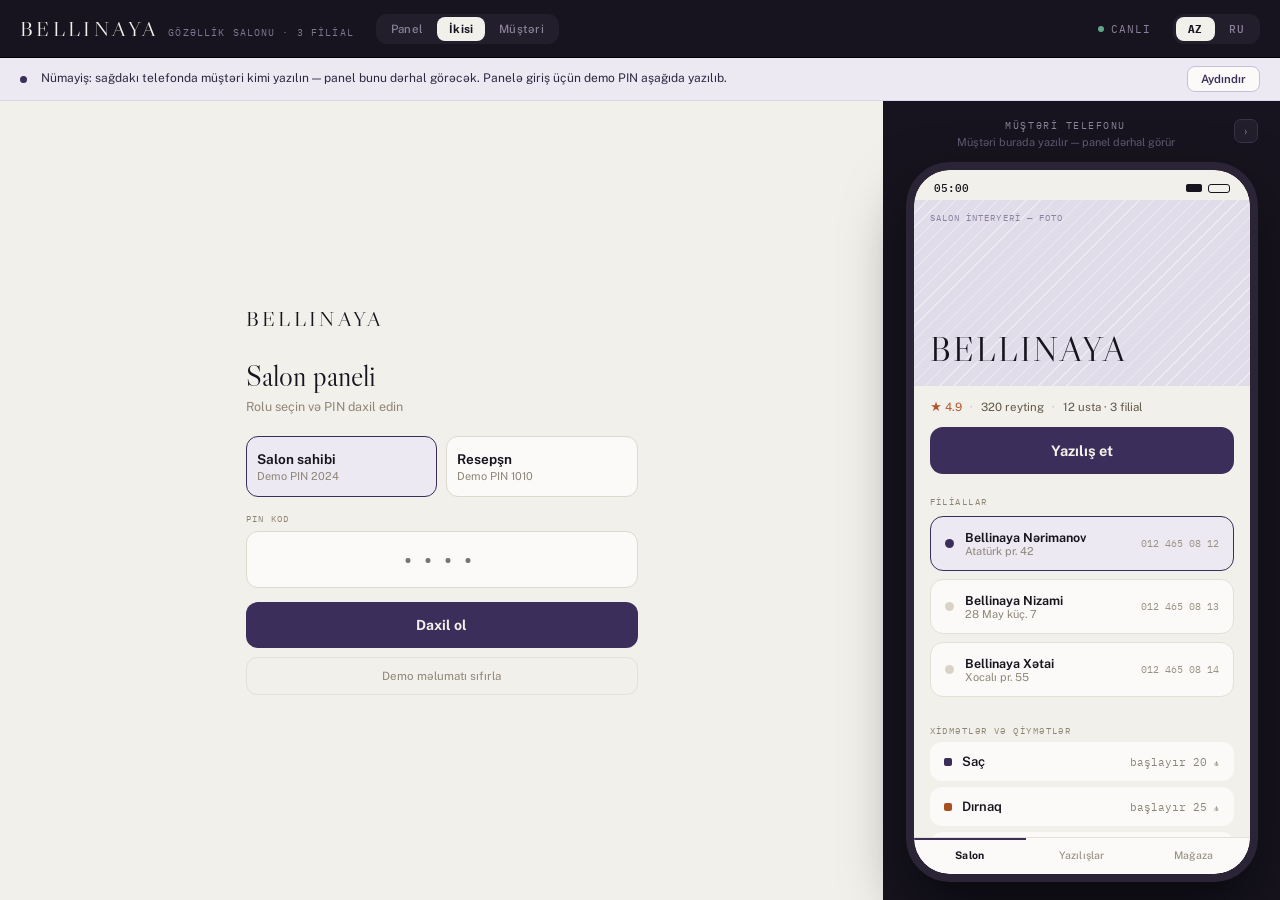
==== commit ed6d819b: "Yeni dizayn əsasında tam interaktiv prototip Köhnə prototip silindi. Yeni dizayn faylı (dizayn/Belli" ====
--- a/index.html
+++ b/index.html
@@ -1,114 +1,34 @@
 <!doctype html>
 <html lang="az">
-
 <head>
   <meta charset="utf-8">
   <meta name="viewport" content="width=device-width, initial-scale=1, viewport-fit=cover">
   <title>Bellinaya — Gözəllik salonu idarəetmə sistemi</title>
   <meta name="description"
-    content="Bellinaya — gözəllik salonları üçün onlayn yazılış və idarəetmə sistemi. Jurnal, müştəri bazası, kosmetika satışı, kassa, əməkhaqqı və analitika bir yerdə.">
-  <meta name="theme-color" content="#A25948" media="(prefers-color-scheme: light)">
-  <meta name="theme-color" content="#141218" media="(prefers-color-scheme: dark)">
-  <meta name="color-scheme" content="light dark">
+    content="Bellinaya — gözəllik salonları üçün onlayn yazılış və idarəetmə sistemi. Jurnal, müştəri bazası, xidmətlər, anbar, kassa, əməkhaqqı və analitika bir yerdə. İnteraktiv nümayiş.">
+  <meta name="theme-color" content="#17141F">
 
   <meta property="og:title" content="Bellinaya — Gözəllik salonu idarəetmə sistemi">
   <meta property="og:description"
-    content="Onlayn yazılış, jurnal, müştəri bazası, kosmetika satışı, kassa və analitika — bir sistemdə.">
+    content="Onlayn yazılış, jurnal, müştəri bazası, kosmetika satışı, kassa və analitika — bir sistemdə. İnteraktiv nümayiş.">
   <meta property="og:type" content="website">
-  <meta property="og:image" content="assets/img/logo-1080.png">
 
-  <link rel="icon" href="assets/img/favicon.svg" type="image/svg+xml">
-  <link rel="apple-touch-icon" href="assets/img/logo-280.png">
+  <link rel="icon" href="data:image/svg+xml,%3Csvg xmlns='http://www.w3.org/2000/svg' viewBox='0 0 64 64'%3E%3Crect width='64' height='64' rx='14' fill='%233B2E5A'/%3E%3Ctext x='32' y='44' font-family='Georgia,serif' font-size='36' text-anchor='middle' fill='%23F2F0EA'%3EB%3C/text%3E%3C/svg%3E">
 
-  <link rel="preload" href="assets/fonts/commissioner-latin.woff2" as="font" type="font/woff2" crossorigin>
-  <link rel="preload" href="assets/fonts/commissioner-latin-ext.woff2" as="font" type="font/woff2" crossorigin>
+  <link rel="preconnect" href="https://fonts.googleapis.com">
+  <link rel="preconnect" href="https://fonts.gstatic.com" crossorigin>
+  <link href="https://fonts.googleapis.com/css2?family=Libre+Caslon+Display&family=Playfair+Display:wght@400;500&family=Public+Sans:wght@300..800&family=Inter:wght@400..700&family=IBM+Plex+Mono:wght@400;500&display=swap" rel="stylesheet">
 
-  <link rel="stylesheet" href="assets/css/fonts.css">
-  <link rel="stylesheet" href="assets/css/tokens.css">
-  <link rel="stylesheet" href="assets/css/app.css">
-  <link rel="stylesheet" href="assets/css/screens.css">
-  <link rel="stylesheet" href="assets/css/client.css">
-
-  <style>
-    /* first paint before the app mounts — avoids a white flash */
-    #boot {
-      position: fixed;
-      inset: 0;
-      display: grid;
-      place-items: center;
-      gap: .75rem;
-      background: var(--bg, #F5F2F1);
-      z-index: 200;
-    }
-
-    #boot p {
-      font-family: var(--font-ui, system-ui);
-      font-size: .8125rem;
-      color: var(--ink-3, #877D86);
-      letter-spacing: .09em;
-      text-transform: uppercase;
-      font-weight: 650;
-    }
-
-    #boot svg {
-      width: 3rem;
-      height: 3rem;
-      animation: bootpulse 1.4s ease-in-out infinite;
-    }
-
-    @keyframes bootpulse {
-
-      0%,
-      100% {
-        transform: scale(1);
-        opacity: .85
-      }
-
-      50% {
-        transform: scale(1.06);
-        opacity: 1
-      }
-    }
-
-    @media (prefers-reduced-motion:reduce) {
-      #boot svg {
-        animation: none
-      }
-    }
-  </style>
+  <link rel="stylesheet" href="app.css">
 </head>
-
 <body>
-  <div id="boot">
-    <svg viewBox="0 0 40 40" fill="none" aria-hidden="true">
-      <defs>
-        <linearGradient id="bootgrad" x1="0" y1="0" x2="1" y2="1">
-          <stop offset="0%" stop-color="#E4A89C" />
-          <stop offset="52%" stop-color="#C08478" />
-          <stop offset="100%" stop-color="#9C5448" />
-        </linearGradient>
-      </defs>
-      <rect x="1" y="1" width="38" height="38" rx="11" fill="url(#bootgrad)" />
-      <path d="M14.6 28.4V11.8h5.9c2.7 0 4.4 1.3 4.4 3.6 0 1.7-1 2.9-2.6 3.3 2 .3 3.3 1.7 3.3 3.8 0 2.6-2 4.3-5.1 4.3h-5.9Z"
-        fill="none" stroke="#fff" stroke-width="1.9" stroke-linejoin="round" />
-      <path d="M27.2 9.6c2.6 2.3 3.4 5.4 2 8.2" stroke="#fff" stroke-width="1.7" stroke-linecap="round" opacity=".92" />
-    </svg>
-    <p>Bellinaya</p>
+  <div id="app">
+    <div class="bl-splash"><span>BELLINAYA</span></div>
   </div>
-
-  <noscript>
-    <div style="padding:3rem 1.5rem;font-family:system-ui;text-align:center">
-      <h1>Bellinaya</h1>
-      <p>Bu nümayiş versiyasının işləməsi üçün brauzerdə JavaScript aktiv olmalıdır.</p>
-    </div>
-  </noscript>
-
-  <script src="assets/js/core.js"></script>
-  <script src="assets/js/data.js"></script>
-  <script src="assets/js/store.js"></script>
-  <script src="assets/js/admin.js"></script>
-  <script src="assets/js/client.js"></script>
-  <script src="assets/js/app.js"></script>
+  <script src="data.js"></script>
+  <script src="core.js"></script>
+  <script src="panel.js"></script>
+  <script src="client.js"></script>
+  <script src="overlays.js"></script>
 </body>
-
 </html>
--- a/app.css
+++ b/app.css
@@ -0,0 +1,33 @@
+/* Bellinaya — base styles. Component styles live inline in render templates (app.js). */
+*,*::before,*::after{box-sizing:border-box;}
+html,body{margin:0;padding:0;background:#F2F0EA;color:#17141F;
+  font-family:'Public Sans','Inter',system-ui,-apple-system,'Segoe UI',sans-serif;
+  -webkit-font-smoothing:antialiased;height:100%;}
+body{overflow:hidden;}
+#app{height:100%;}
+a{color:#3B2E5A;text-decoration:none;}
+a:hover{color:#6F5C9E;}
+input,select,button,textarea{font:inherit;color:inherit;}
+button{cursor:pointer;-webkit-tap-highlight-color:transparent;}
+button:focus-visible,input:focus-visible,select:focus-visible{outline:2px solid #6F5C9E;outline-offset:1px;}
+input:focus,select:focus{outline:none;border-color:#3B2E5A !important;}
+::-webkit-scrollbar{width:9px;height:9px;}
+::-webkit-scrollbar-thumb{background:#CFCAC0;border-radius:9px;border:2px solid transparent;background-clip:content-box;}
+::-webkit-scrollbar-track{background:transparent;}
+.serif{font-family:'Libre Caslon Display','Playfair Display',Georgia,serif;}
+.mono{font-family:'IBM Plex Mono',ui-monospace,Consolas,monospace;}
+
+@keyframes bl-pulse{0%{box-shadow:0 0 0 0 rgba(59,46,90,.45);}70%{box-shadow:0 0 0 12px rgba(59,46,90,0);}100%{box-shadow:0 0 0 0 rgba(59,46,90,0);}}
+@keyframes bl-up{from{transform:translateY(14px);opacity:0;}to{transform:translateY(0);opacity:1;}}
+@keyframes bl-in{from{opacity:0;}to{opacity:1;}}
+@keyframes bl-slide{from{transform:translateX(30px);opacity:0;}to{transform:translateX(0);opacity:1;}}
+@keyframes bl-blink{0%,100%{opacity:1;}50%{opacity:.25;}}
+
+/* initial loading splash (replaced by app render) */
+.bl-splash{height:100vh;display:grid;place-items:center;background:#F2F0EA;}
+.bl-splash span{font-family:'Libre Caslon Display','Playfair Display',Georgia,serif;
+  font-size:24px;letter-spacing:.2em;color:#3B2E5A;animation:bl-blink 1.6s infinite;}
+
+@media (max-width:760px){
+  .hide-narrow{display:none !important;}
+}
